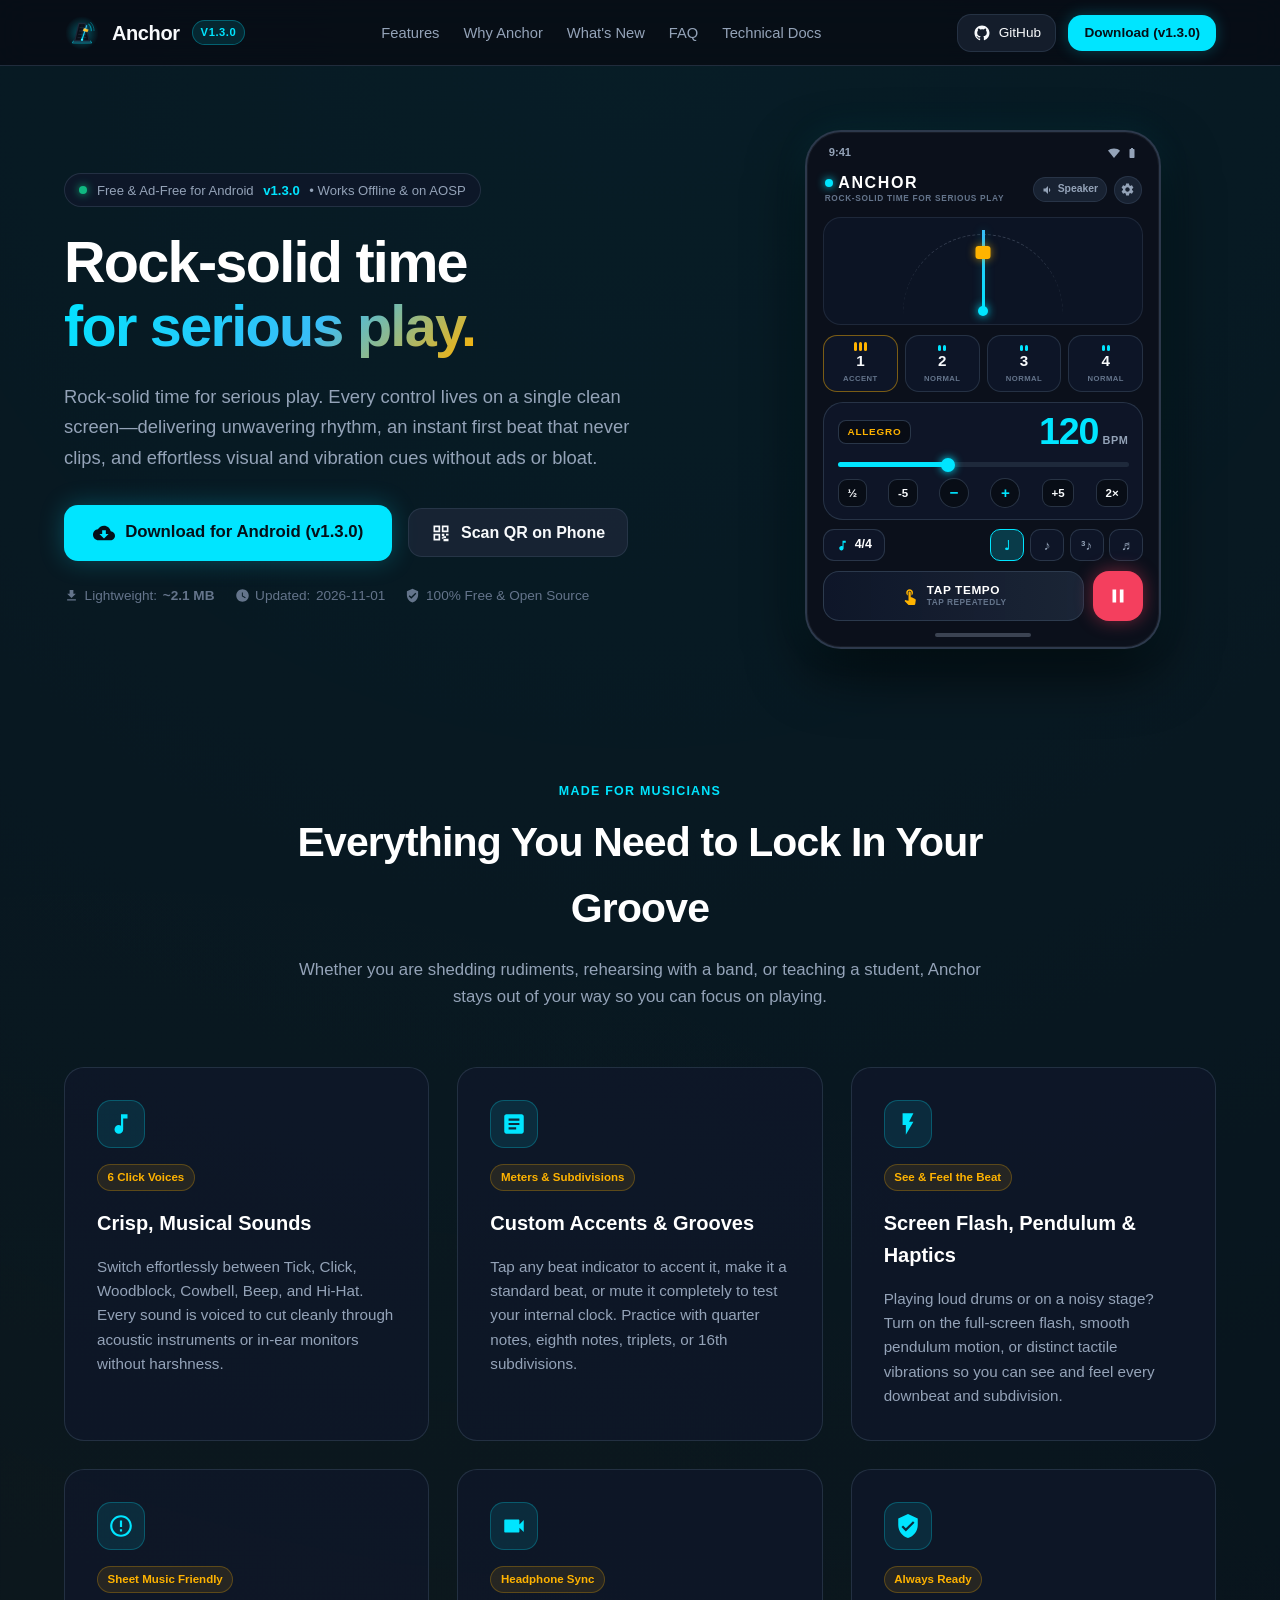
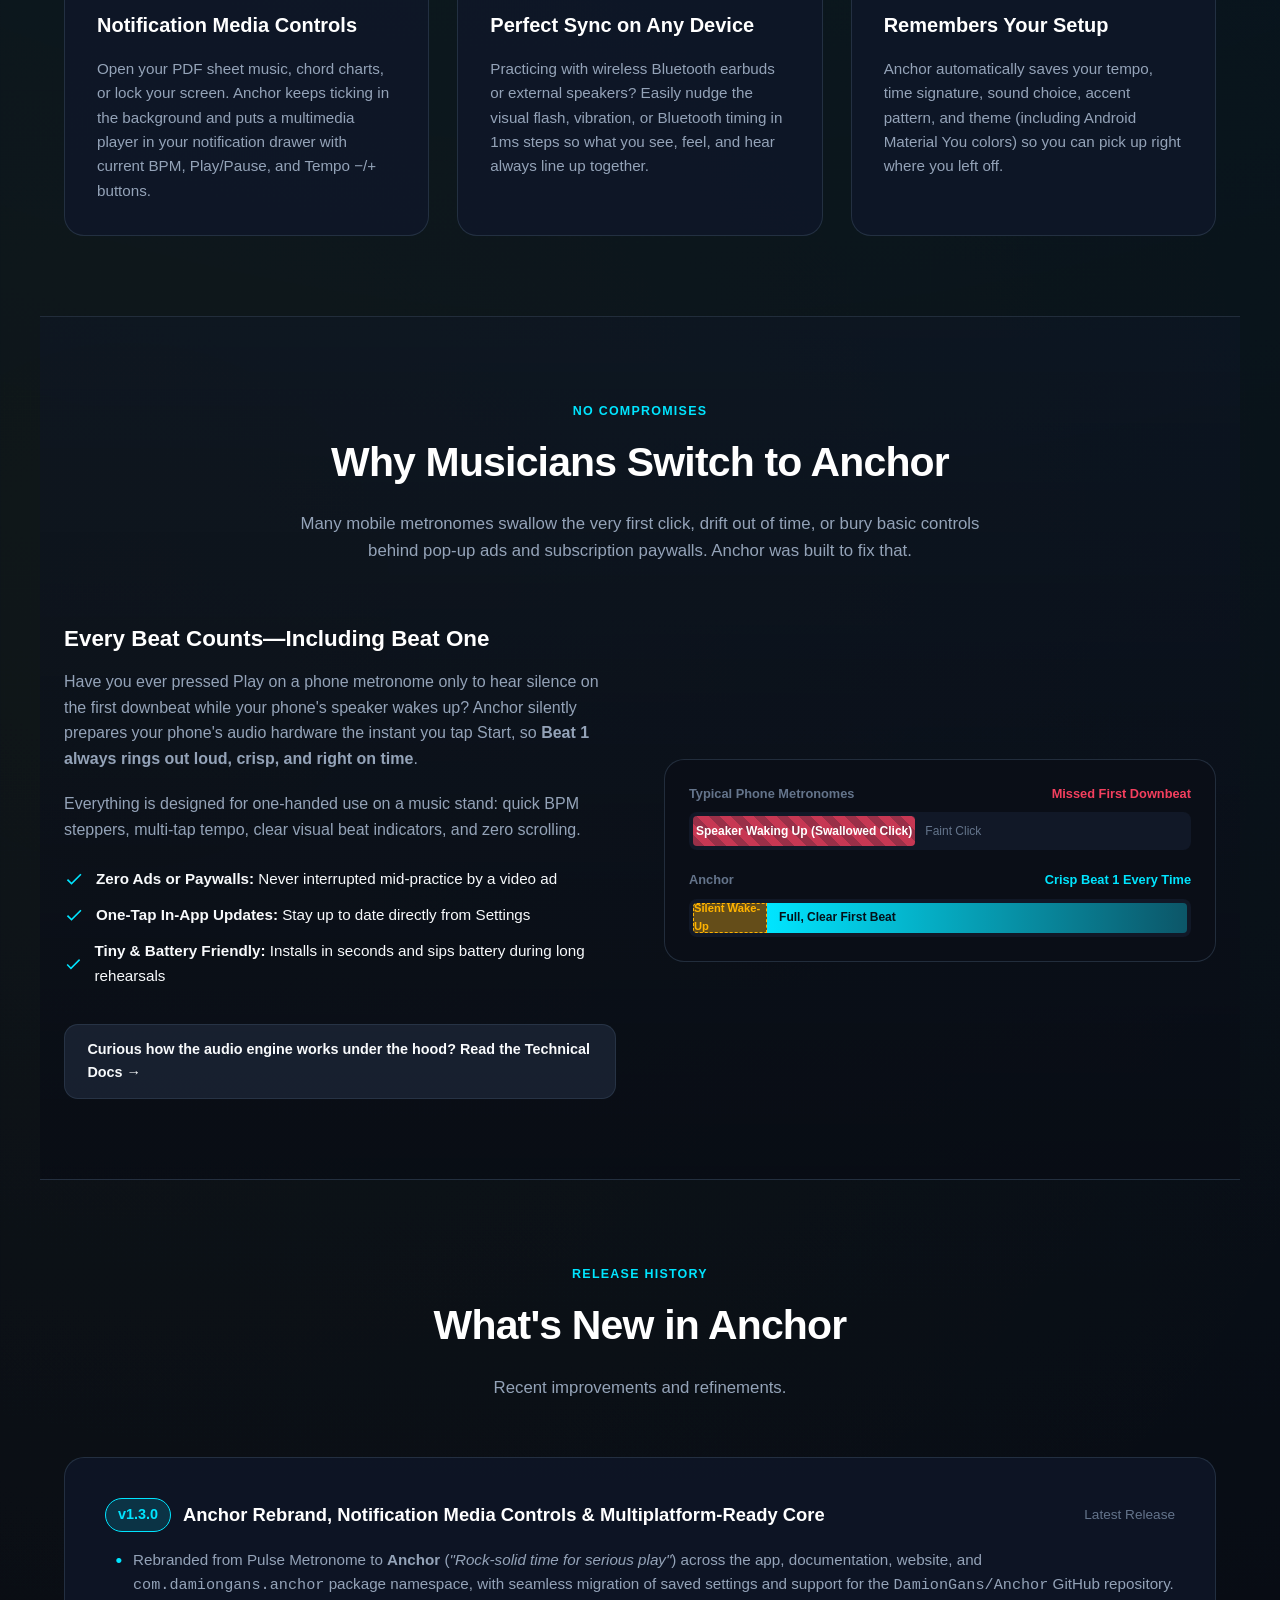
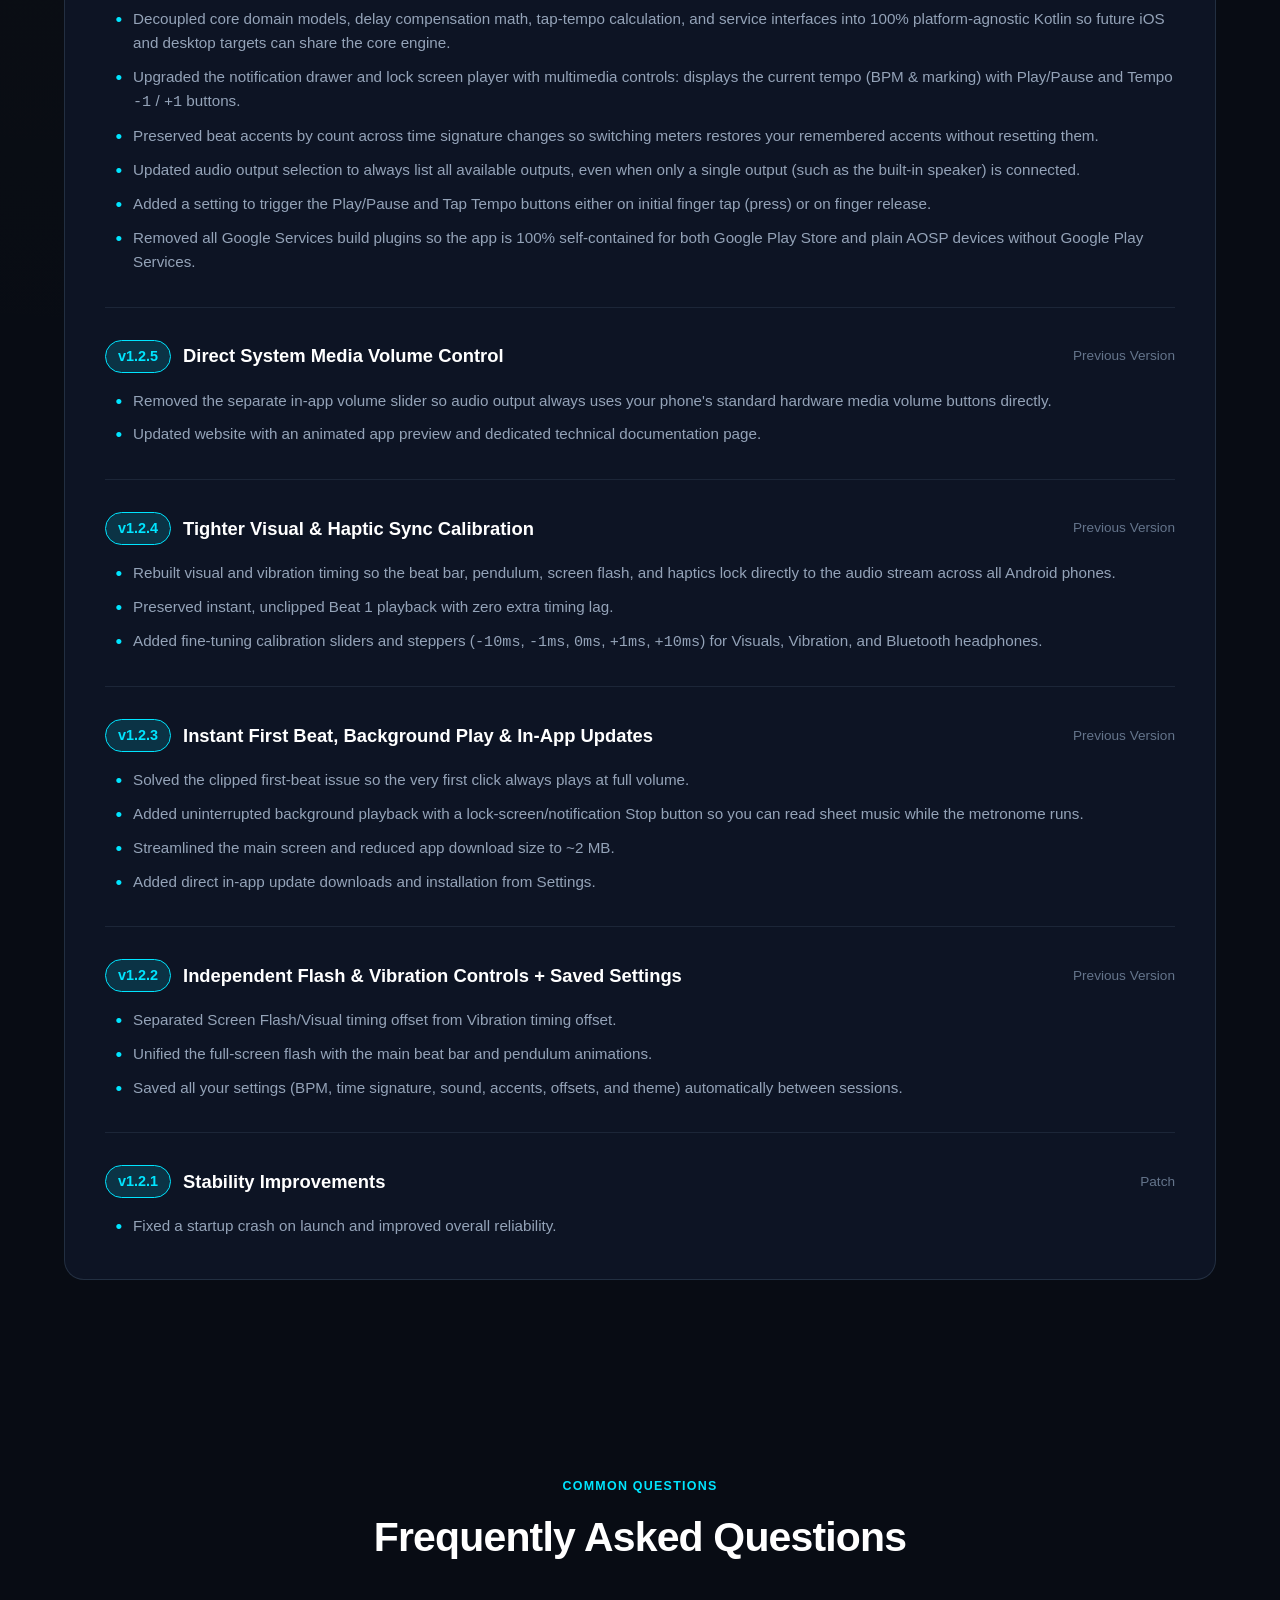
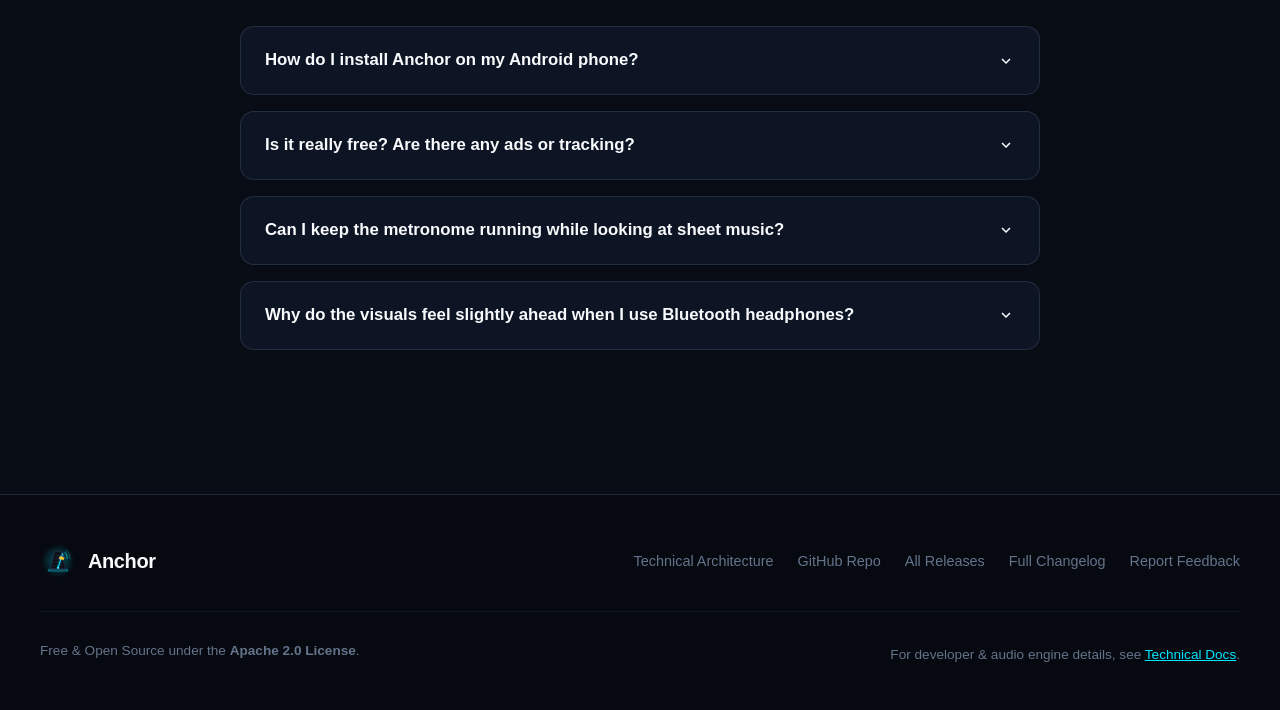
==== docs/index.html @ 58c68dc0 "ci: implement automated CI/CD and project rebrand - Rebrand project to Anchor and restructure core f" ====
<!DOCTYPE html>
<html lang="en">
<head>
  <meta charset="UTF-8">
  <meta name="viewport" content="width=device-width, initial-scale=1.0">
  <title>Anchor | Rock-solid time for serious play</title>
  
  <meta name="description" content="Rock-solid time for serious play. A clean, high-precision metronome with instant first beat, 6 click voices, pendulum, screen flash, haptics, and wireless headphone sync.">
  <meta name="keywords" content="anchor, metronome, android metronome, musician, drummer, guitar, piano, practice, bpm, tap tempo, rhythm, ad-free metronome, aosp">
  <meta name="theme-color" content="#080C14">
  
  <!-- Open Graph / Social Sharing -->
  <meta property="og:type" content="website">
  <meta property="og:title" content="Anchor — Rock-solid time for serious play">
  <meta property="og:description" content="Rock-solid time for serious play. No ads, no clutter, no missed first beats.">
  <meta property="og:image" content="assets/anchor-logo.svg">
  
  <!-- Favicon -->
  <link rel="icon" type="image/svg+xml" href="assets/favicon.svg">
  <link rel="stylesheet" href="style.css">
</head>
<body>

  <!-- ========================================================================
       Top Navigation Bar
       ======================================================================== -->
  <header class="navbar">
    <div class="nav-container">
      <a href="#" class="brand">
        <img src="assets/anchor-logo.svg" alt="Anchor Logo" class="brand-icon">
        <span>Anchor</span>
        <span class="brand-tag">v1.3.0</span>
      </a>

      <nav>
        <ul class="nav-links">
          <li><a href="#features" class="nav-link">Features</a></li>
          <li><a href="#why-anchor" class="nav-link">Why Anchor</a></li>
          <li><a href="#changelog" class="nav-link">What's New</a></li>
          <li><a href="#faq" class="nav-link">FAQ</a></li>
          <li><a href="architecture.html" class="nav-link">Technical Docs</a></li>
        </ul>
      </nav>

      <div class="nav-actions">
        <a href="https://github.com/DamionGans/Anchor" target="_blank" rel="noopener noreferrer" class="btn-github">
          <svg width="18" height="18" viewBox="0 0 24 24" fill="currentColor">
            <path fill-rule="evenodd" clip-rule="evenodd" d="M12 2C6.477 2 2 6.484 2 12.017c0 4.425 2.865 8.18 6.839 9.504.5.092.682-.217.682-.483 0-.237-.008-.868-.013-1.703-2.782.605-3.369-1.343-3.369-1.343-.454-1.158-1.11-1.466-1.11-1.466-.908-.62.069-.608.069-.608 1.003.07 1.53 1.032 1.53 1.032.892 1.53 2.341 1.088 2.91.832.092-.647.35-1.088.636-1.338-2.22-.253-4.555-1.113-4.555-4.951 0-1.093.39-1.988 1.029-2.688-.103-.253-.446-1.272.098-2.65 0 0 .84-.27 2.75 1.026A9.564 9.564 0 0112 6.844c.85.004 1.705.115 2.504.337 1.909-1.296 2.747-1.027 2.747-1.027.546 1.379.202 2.398.1 2.651.64.7 1.028 1.595 1.028 2.688 0 3.848-2.339 4.695-4.566 4.943.359.309.678.92.678 1.855 0 1.338-.012 2.419-.012 2.747 0 .268.18.58.688.482A10.019 10.019 0 0022 12.017C22 6.484 17.522 2 12 2z"/>
          </svg>
          <span>GitHub</span>
        </a>
        <a id="nav-download-btn" href="https://github.com/DamionGans/Anchor/releases/download/v1.3.0/Anchor-v1.3.0.apk" class="btn-nav-download">
          Download App
        </a>
      </div>
    </div>
  </header>

  <!-- ========================================================================
       Hero Section
       ======================================================================== -->
  <main>
    <section class="hero">
      <div class="hero-content">
        <div class="version-pill">
          <span class="status-dot"></span>
          <span>Free &amp; Ad-Free for Android</span>
          <span id="version-pill-text" class="pill-version-name">v1.3.0</span>
          <span>• Works Offline &amp; on AOSP</span>
        </div>

        <h1 class="hero-title">
          Rock-solid time<br>
          <span class="hero-title-accent">for serious play.</span>
        </h1>

        <p class="hero-description">
          Rock-solid time for serious play. Every control lives on a single clean screen—delivering unwavering rhythm, an instant first beat that never clips, and effortless visual and vibration cues without ads or bloat.
        </p>

        <div class="hero-cta-group">
          <a id="hero-download-btn" href="https://github.com/DamionGans/Anchor/releases/download/v1.3.0/Anchor-v1.3.0.apk" class="btn-primary">
            <svg width="22" height="22" viewBox="0 0 24 24" fill="currentColor">
              <path d="M19.35 10.04C18.67 6.59 15.64 4 12 4 9.11 4 6.6 5.64 5.35 8.04 2.34 8.36 0 10.91 0 14c0 3.31 2.69 6 6 6h13c2.76 0 5-2.24 5-5 0-2.64-2.05-4.78-4.65-4.96zM17 13l-5 5-5-5h3V9h4v4h3z"/>
            </svg>
            <span class="btn-download-title">Download for Android (v1.3.0)</span>
          </a>

          <button id="btn-show-qr" class="btn-secondary" title="Display QR code to scan from phone">
            <svg width="20" height="20" viewBox="0 0 24 24" fill="currentColor">
              <path d="M3 3h8v8H3zm2 2v4h4V5zm8-2h8v8h-8zm2 2v4h4V5zM3 13h8v8H3zm2 2v4h4v-4zm13-2h3v2h-3zm-5 0h3v3h-3zm2 3h3v2h-3zm3 3h3v3h-3zm-3 0h3v3h-3zm-2-2h2v2h-2z"/>
            </svg>
            <span>Scan QR on Phone</span>
          </button>
        </div>

        <div class="download-meta">
          <span>
            <svg width="15" height="15" viewBox="0 0 24 24" fill="currentColor"><path d="M19 9h-4V3H9v6H5l7 7 7-7zM5 18v2h14v-2H5z"/></svg>
            Lightweight: <strong id="release-size-text" class="num">~2.1 MB</strong>
          </span>
          <span>
            <svg width="15" height="15" viewBox="0 0 24 24" fill="currentColor"><path d="M12 2C6.5 2 2 6.5 2 12s4.5 10 10 10 10-4.5 10-10S17.5 2 12 2zm4.2 14.2L11 13V7h1.5v5.2l4.5 2.7-.8 1.3z"/></svg>
            Updated: <span id="release-date-text">November 2026</span>
          </span>
          <span>
            <svg width="15" height="15" viewBox="0 0 24 24" fill="currentColor"><path d="M12 1L3 5v6c0 5.55 3.84 10.74 9 12 5.16-1.26 9-6.45 9-12V5l-9-4zm-2 16l-4-4 1.41-1.41L10 14.17l6.59-6.59L18 9l-8 8z"/></svg>
            100% Free &amp; Open Source
          </span>
        </div>
      </div>

      <!-- ====================================================================
           Animated App Screenshot (Constructed from UI Elements)
           ==================================================================== -->
      <div class="app-preview-wrapper" aria-label="Animated preview of the Anchor Android interface" role="img">
        <div class="phone-frame">
          <!-- Android Status Bar -->
          <div class="mock-status-bar">
            <span class="num">9:41</span>
            <div class="mock-status-icons">
              <svg width="12" height="12" viewBox="0 0 24 24" fill="currentColor"><path d="M12 3C6.95 3 3.15 4.85 0 7.23L12 22 24 7.25C20.85 4.87 17.05 3 12 3z"/></svg>
              <svg width="12" height="12" viewBox="0 0 24 24" fill="currentColor"><path d="M15.67 4H14V2h-4v2H8.33C7.6 4 7 4.6 7 5.33v15.33C7 21.4 7.6 22 8.33 22h7.33c.74 0 1.34-.6 1.34-1.33V5.33C17 4.6 16.4 4 15.67 4z"/></svg>
            </div>
          </div>

          <!-- App Top Bar -->
          <div class="mock-topbar">
            <div class="mock-brand-col">
              <div class="mock-brand-row">
                <span class="mock-brand-dot"></span>
                <span class="mock-brand-title">ANCHOR</span>
              </div>
              <span class="mock-brand-sub">ROCK-SOLID TIME FOR SERIOUS PLAY</span>
            </div>

            <div class="mock-topbar-right">
              <div class="mock-output-pill">
                <svg width="12" height="12" viewBox="0 0 24 24" fill="currentColor"><path d="M3 9v6h4l5 5V4L7 9H3zm13.5 3c0-1.77-1.02-3.29-2.5-4.03v8.05c1.48-.73 2.5-2.25 2.5-4.02z"/></svg>
                <span>Speaker</span>
              </div>
              <div class="mock-settings-btn">
                <svg width="15" height="15" viewBox="0 0 24 24" fill="currentColor"><path d="M19.14 12.94c.04-.3.06-.61.06-.94 0-.32-.02-.64-.07-.94l2.03-1.58c.18-.14.23-.41.12-.61l-1.92-3.32c-.12-.22-.37-.29-.59-.22l-2.39.96c-.5-.38-1.03-.7-1.62-.94l-.36-2.54c-.04-.24-.24-.41-.48-.41h-3.84c-.24 0-.43.17-.47.41l-.36 2.54c-.59.24-1.13.57-1.62.94l-2.39-.96c-.22-.08-.47 0-.59.22L2.74 8.87c-.12.21-.08.47.12.61l2.03 1.58c-.05.3-.09.63-.09.94s.02.64.07.94l-2.03 1.58c-.18.14-.23.41-.12.61l1.92 3.32c.12.22.37.29.59.22l2.39-.96c.5.38 1.03.7 1.62.94l.36 2.54c.05.24.24.41.48.41h3.84c.24 0 .44-.17.47-.41l.36-2.54c.59-.24 1.13-.56 1.62-.94l2.39.96c.22.08.47 0 .59-.22l1.92-3.32c.12-.22.07-.47-.12-.61l-2.01-1.58zM12 15.6c-1.98 0-3.6-1.62-3.6-3.6s1.62-3.6 3.6-3.6 3.6 1.62 3.6 3.6-1.62 3.6-3.6 3.6z"/></svg>
              </div>
            </div>
          </div>

          <!-- Animated Pendulum Visualizer -->
          <div class="mock-pendulum-card">
            <div class="mock-pendulum-arc"></div>
            <div class="mock-pendulum-center-line"></div>
            <div class="mock-pendulum-arm">
              <div class="mock-pendulum-bob"></div>
            </div>
            <div class="mock-pendulum-pivot"></div>
          </div>

          <!-- Animated 4-Beat Bar -->
          <div class="mock-beat-bar">
            <div class="mock-beat-item beat-1">
              <span class="mock-beat-bars">
                <i class="bar-tall"></i><i class="bar-tall"></i><i class="bar-tall"></i>
              </span>
              <span class="mock-beat-num num">1</span>
              <span class="mock-beat-tag">ACCENT</span>
            </div>
            <div class="mock-beat-item beat-2">
              <span class="mock-beat-bars">
                <i class="bar-mid"></i><i class="bar-mid"></i>
              </span>
              <span class="mock-beat-num num">2</span>
              <span class="mock-beat-tag">NORMAL</span>
            </div>
            <div class="mock-beat-item beat-3">
              <span class="mock-beat-bars">
                <i class="bar-mid"></i><i class="bar-mid"></i>
              </span>
              <span class="mock-beat-num num">3</span>
              <span class="mock-beat-tag">NORMAL</span>
            </div>
            <div class="mock-beat-item beat-4">
              <span class="mock-beat-bars">
                <i class="bar-mid"></i><i class="bar-mid"></i>
              </span>
              <span class="mock-beat-num num">4</span>
              <span class="mock-beat-tag">NORMAL</span>
            </div>
          </div>

          <!-- Tempo Controls Surface -->
          <div class="mock-tempo-card">
            <div class="mock-tempo-header">
              <span class="mock-tempo-marking">ALLEGRO</span>
              <div class="mock-bpm-readout">
                <span class="mock-bpm-digits num">120</span>
                <span class="mock-bpm-unit">BPM</span>
              </div>
            </div>

            <div class="mock-slider-track">
              <div class="mock-slider-fill"></div>
              <div class="mock-slider-thumb"></div>
            </div>

            <div class="mock-stepper-row">
              <span class="mock-step-pill num">½</span>
              <span class="mock-step-pill num">-5</span>
              <span class="mock-step-circle">−</span>
              <span class="mock-step-circle">+</span>
              <span class="mock-step-pill num">+5</span>
              <span class="mock-step-pill num">2×</span>
            </div>
          </div>

          <!-- Time Signature & Subdivisions Row -->
          <div class="mock-meter-row">
            <div class="mock-timesig-pill">
              <svg width="13" height="13" viewBox="0 0 24 24" fill="#00E5FF"><path d="M12 3v10.55c-.59-.34-1.27-.55-2-.55-2.21 0-4 1.79-4 4s1.79 4 4 4 4-1.79 4-4V7h4V3h-6z"/></svg>
              <span class="num">4/4</span>
            </div>

            <div class="mock-sub-group">
              <span class="mock-sub-pill active">♩</span>
              <span class="mock-sub-pill">♪</span>
              <span class="mock-sub-pill">³♪</span>
              <span class="mock-sub-pill">♬</span>
            </div>
          </div>

          <!-- Bottom Deck: Tap Tempo & Play/Pause -->
          <div class="mock-bottom-deck">
            <div class="mock-tap-pad">
              <svg width="18" height="18" viewBox="0 0 24 24" fill="#FFB300"><path d="M9 11.24V7.5C9 6.12 10.12 5 11.5 5S14 6.12 14 7.5v3.74c1.21-.81 2-2.18 2-3.74C16 5.01 13.99 3 11.5 3S7 5.01 7 7.5c0 1.56.79 2.93 2 3.74zm9.84 4.63l-4.54-2.26c-.17-.07-.35-.11-.54-.11H13v-6c0-.83-.67-1.5-1.5-1.5S10 6.67 10 7.5v10.74l-3.43-.72c-.08-.01-.15-.03-.24-.03-.31 0-.59.13-.79.33l-.79.8 4.94 4.94c.27.27.65.44 1.06.44h6.79c.75 0 1.33-.55 1.44-1.28l.75-5.27c.01-.07.02-.14.02-.2 0-.62-.38-1.16-.91-1.38z"/></svg>
              <div class="mock-tap-text">
                <strong>TAP TEMPO</strong>
                <span>TAP REPEATEDLY</span>
              </div>
            </div>

            <div class="mock-play-fab">
              <svg width="22" height="22" viewBox="0 0 24 24" fill="currentColor">
                <path d="M6 19h4V5H6v14zm8-14v14h4V5h-4z"/>
              </svg>
            </div>
          </div>

          <!-- Gesture Pill -->
          <div class="mock-home-indicator"></div>
        </div>
      </div>
    </section>

    <!-- ========================================================================
         Core Musician Features Grid
         ======================================================================== -->
    <section id="features" class="section">
      <div class="section-header">
        <span class="section-tag">Made for Musicians</span>
        <h2 class="section-title">Everything You Need to Lock In Your Groove</h2>
        <p class="section-subtitle">
          Whether you are shedding rudiments, rehearsing with a band, or teaching a student, Anchor stays out of your way so you can focus on playing.
        </p>
      </div>

      <div class="features-grid">
        <!-- Feature 1 -->
        <div class="feature-card">
          <div class="feature-icon-box">
            <svg width="26" height="26" viewBox="0 0 24 24" fill="currentColor">
              <path d="M12 3v10.55c-.59-.34-1.27-.55-2-.55-2.21 0-4 1.79-4 4s1.79 4 4 4 4-1.79 4-4V7h4V3h-6z"/>
            </svg>
          </div>
          <span class="feature-badge">6 Click Voices</span>
          <h3 class="feature-title">Crisp, Musical Sounds</h3>
          <p class="feature-desc">
            Switch effortlessly between Tick, Click, Woodblock, Cowbell, Beep, and Hi-Hat. Every sound is voiced to cut cleanly through acoustic instruments or in-ear monitors without harshness.
          </p>
        </div>

        <!-- Feature 2 -->
        <div class="feature-card">
          <div class="feature-icon-box">
            <svg width="26" height="26" viewBox="0 0 24 24" fill="currentColor">
              <path d="M19 3H5c-1.1 0-2 .9-2 2v14c0 1.1.9 2 2 2h14c1.1 0 2-.9 2-2V5c0-1.1-.9-2-2-2zm-5 14H7v-2h7v2zm3-4H7v-2h10v2zm0-4H7V7h10v2z"/>
            </svg>
          </div>
          <span class="feature-badge">Meters &amp; Subdivisions</span>
          <h3 class="feature-title">Custom Accents &amp; Grooves</h3>
          <p class="feature-desc">
            Tap any beat indicator to accent it, make it a standard beat, or mute it completely to test your internal clock. Practice with quarter notes, eighth notes, triplets, or 16th subdivisions.
          </p>
        </div>

        <!-- Feature 3 -->
        <div class="feature-card">
          <div class="feature-icon-box">
            <svg width="26" height="26" viewBox="0 0 24 24" fill="currentColor">
              <path d="M7 2v11h3v9l7-12h-4l4-8z"/>
            </svg>
          </div>
          <span class="feature-badge">See &amp; Feel the Beat</span>
          <h3 class="feature-title">Screen Flash, Pendulum &amp; Haptics</h3>
          <p class="feature-desc">
            Playing loud drums or on a noisy stage? Turn on the full-screen flash, smooth pendulum motion, or distinct tactile vibrations so you can see and feel every downbeat and subdivision.
          </p>
        </div>

        <!-- Feature 4 -->
        <div class="feature-card">
          <div class="feature-icon-box">
            <svg width="26" height="26" viewBox="0 0 24 24" fill="currentColor">
              <path d="M12 2C6.48 2 2 6.48 2 12s4.48 10 10 10 10-4.48 10-10S17.52 2 12 2zm0 18c-4.41 0-8-3.59-8-8s3.59-8 8-8 8 3.59 8 8-3.59 8-8 8zm-1-13h2v6h-2zm0 8h2v2h-2z"/>
            </svg>
          </div>
          <span class="feature-badge">Sheet Music Friendly</span>
          <h3 class="feature-title">Notification Media Controls</h3>
          <p class="feature-desc">
            Open your PDF sheet music, chord charts, or lock your screen. Anchor keeps ticking in the background and puts a multimedia player in your notification drawer with current BPM, Play/Pause, and Tempo &minus;/+ buttons.
          </p>
        </div>

        <!-- Feature 5 -->
        <div class="feature-card">
          <div class="feature-icon-box">
            <svg width="26" height="26" viewBox="0 0 24 24" fill="currentColor">
              <path d="M17 10.5V7c0-.55-.45-1-1-1H4c-.55 0-1 .45-1 1v10c0 .55.45 1 1 1h12c.55 0 1-.45 1-1v-3.5l4 4v-11l-4 4z"/>
            </svg>
          </div>
          <span class="feature-badge">Headphone Sync</span>
          <h3 class="feature-title">Perfect Sync on Any Device</h3>
          <p class="feature-desc">
            Practicing with wireless Bluetooth earbuds or external speakers? Easily nudge the visual flash, vibration, or Bluetooth timing in 1ms steps so what you see, feel, and hear always line up together.
          </p>
        </div>

        <!-- Feature 6 -->
        <div class="feature-card">
          <div class="feature-icon-box">
            <svg width="26" height="26" viewBox="0 0 24 24" fill="currentColor">
              <path d="M12 1L3 5v6c0 5.55 3.84 10.74 9 12 5.16-1.26 9-6.45 9-12V5l-9-4zm-2 16l-4-4 1.41-1.41L10 14.17l6.59-6.59L18 9l-8 8z"/>
            </svg>
          </div>
          <span class="feature-badge">Always Ready</span>
          <h3 class="feature-title">Remembers Your Setup</h3>
          <p class="feature-desc">
            Anchor automatically saves your tempo, time signature, sound choice, accent pattern, and theme (including Android Material You colors) so you can pick up right where you left off.
          </p>
        </div>
      </div>
    </section>

    <!-- ========================================================================
         Why Musicians Choose Anchor (with subtle link to Technical Docs)
         ======================================================================== -->
    <section id="why-anchor" class="section audio-deepdive">
      <div class="section-header">
        <span class="section-tag">No Compromises</span>
        <h2 class="section-title">Why Musicians Switch to Anchor</h2>
        <p class="section-subtitle">
          Many mobile metronomes swallow the very first click, drift out of time, or bury basic controls behind pop-up ads and subscription paywalls. Anchor was built to fix that.
        </p>
      </div>

      <div class="deepdive-grid">
        <div class="deepdive-text">
          <h3 style="font-size: 1.4rem; color: #FFF; margin-bottom: 0.75rem;">Every Beat Counts—Including Beat One</h3>
          <p style="color: var(--text-muted); margin-bottom: 1.25rem;">
            Have you ever pressed Play on a phone metronome only to hear silence on the first downbeat while your phone's speaker wakes up? Anchor silently prepares your phone's audio hardware the instant you tap Start, so <strong>Beat 1 always rings out loud, crisp, and right on time</strong>.
          </p>
          <p style="color: var(--text-muted); margin-bottom: 1.5rem;">
            Everything is designed for one-handed use on a music stand: quick BPM steppers, multi-tap tempo, clear visual beat indicators, and zero scrolling.
          </p>

          <ul style="list-style: none; display: flex; flex-direction: column; gap: 0.75rem; margin-bottom: 1.75rem;">
            <li style="display: flex; align-items: center; gap: 0.75rem; color: var(--text-main); font-size: 0.95rem;">
              <svg width="20" height="20" viewBox="0 0 24 24" fill="#00E5FF"><path d="M9 16.17L4.83 12l-1.42 1.41L9 19 21 7l-1.41-1.41z"/></svg>
              <span><strong>Zero Ads or Paywalls:</strong> Never interrupted mid-practice by a video ad</span>
            </li>
            <li style="display: flex; align-items: center; gap: 0.75rem; color: var(--text-main); font-size: 0.95rem;">
              <svg width="20" height="20" viewBox="0 0 24 24" fill="#00E5FF"><path d="M9 16.17L4.83 12l-1.42 1.41L9 19 21 7l-1.41-1.41z"/></svg>
              <span><strong>One-Tap In-App Updates:</strong> Stay up to date directly from Settings</span>
            </li>
            <li style="display: flex; align-items: center; gap: 0.75rem; color: var(--text-main); font-size: 0.95rem;">
              <svg width="20" height="20" viewBox="0 0 24 24" fill="#00E5FF"><path d="M9 16.17L4.83 12l-1.42 1.41L9 19 21 7l-1.41-1.41z"/></svg>
              <span><strong>Tiny &amp; Battery Friendly:</strong> Installs in seconds and sips battery during long rehearsals</span>
            </li>
          </ul>

          <div style="padding-top: 0.5rem;">
            <a href="architecture.html" class="btn-secondary" style="display: inline-flex; align-items: center; gap: 0.5rem; text-decoration: none; font-size: 0.9rem;">
              <span>Curious how the audio engine works under the hood? Read the Technical Docs →</span>
            </a>
          </div>
        </div>

        <div class="waveform-diagram">
          <div class="diagram-row">
            <div class="diagram-label">
              <span>Typical Phone Metronomes</span>
              <span style="color: var(--accent-rose);">Missed First Downbeat</span>
            </div>
            <div class="diagram-bar-container">
              <div class="diagram-bar-bad">Speaker Waking Up (Swallowed Click)</div>
              <div style="flex: 1; padding-left: 10px; color: var(--text-dim); font-size: 0.75rem;">Faint Click</div>
            </div>
          </div>

          <div class="diagram-row">
            <div class="diagram-label">
              <span>Anchor</span>
              <span style="color: var(--primary-cyan);">Crisp Beat 1 Every Time</span>
            </div>
            <div class="diagram-bar-container">
              <div class="diagram-bar-good-warmup">Silent Wake-Up</div>
              <div class="diagram-bar-good-attack">Full, Clear First Beat</div>
            </div>
          </div>
        </div>
      </div>
    </section>

    <!-- ========================================================================
         Changelog Section
         ======================================================================== -->
    <section id="changelog" class="section">
      <div class="section-header">
        <span class="section-tag">Release History</span>
        <h2 class="section-title">What's New in Anchor</h2>
        <p class="section-subtitle">
          Recent improvements and refinements.
        </p>
      </div>

      <div class="changelog-card">
        <!-- Release v1.3.0 -->
        <div class="release-entry">
          <div class="release-header">
            <div class="release-tag-group">
              <span class="release-badge">v1.3.0</span>
              <span class="release-title-text">Anchor Rebrand, Notification Media Controls &amp; Multiplatform-Ready Core</span>
            </div>
            <span class="release-date">Latest Release</span>
          </div>
          <ul class="release-list">
            <li>Rebranded from Pulse Metronome to <strong>Anchor</strong> (<em>"Rock-solid time for serious play"</em>) across the app, documentation, website, and <code>com.damiongans.anchor</code> package namespace, with seamless migration of saved settings and support for the <code>DamionGans/Anchor</code> GitHub repository.</li>
            <li>Decoupled core domain models, delay compensation math, tap-tempo calculation, and service interfaces into 100% platform-agnostic Kotlin so future iOS and desktop targets can share the core engine.</li>
            <li>Upgraded the notification drawer and lock screen player with multimedia controls: displays the current tempo (BPM &amp; marking) with Play/Pause and Tempo <code>-1</code> / <code>+1</code> buttons.</li>
            <li>Preserved beat accents by count across time signature changes so switching meters restores your remembered accents without resetting them.</li>
            <li>Updated audio output selection to always list all available outputs, even when only a single output (such as the built-in speaker) is connected.</li>
            <li>Added a setting to trigger the Play/Pause and Tap Tempo buttons either on initial finger tap (press) or on finger release.</li>
            <li>Removed all Google Services build plugins so the app is 100% self-contained for both Google Play Store and plain AOSP devices without Google Play Services.</li>
          </ul>
        </div>

        <!-- Release v1.2.5 -->
        <div class="release-entry">
          <div class="release-header">
            <div class="release-tag-group">
              <span class="release-badge">v1.2.5</span>
              <span class="release-title-text">Direct System Media Volume Control</span>
            </div>
            <span class="release-date">Previous Version</span>
          </div>
          <ul class="release-list">
            <li>Removed the separate in-app volume slider so audio output always uses your phone's standard hardware media volume buttons directly.</li>
            <li>Updated website with an animated app preview and dedicated technical documentation page.</li>
          </ul>
        </div>

        <!-- Release v1.2.4 -->
        <div class="release-entry">
          <div class="release-header">
            <div class="release-tag-group">
              <span class="release-badge">v1.2.4</span>
              <span class="release-title-text">Tighter Visual &amp; Haptic Sync Calibration</span>
            </div>
            <span class="release-date">Previous Version</span>
          </div>
          <ul class="release-list">
            <li>Rebuilt visual and vibration timing so the beat bar, pendulum, screen flash, and haptics lock directly to the audio stream across all Android phones.</li>
            <li>Preserved instant, unclipped Beat 1 playback with zero extra timing lag.</li>
            <li>Added fine-tuning calibration sliders and steppers (<code>-10ms</code>, <code>-1ms</code>, <code>0ms</code>, <code>+1ms</code>, <code>+10ms</code>) for Visuals, Vibration, and Bluetooth headphones.</li>
          </ul>
        </div>

        <!-- Release v1.2.3 -->
        <div class="release-entry">
          <div class="release-header">
            <div class="release-tag-group">
              <span class="release-badge">v1.2.3</span>
              <span class="release-title-text">Instant First Beat, Background Play &amp; In-App Updates</span>
            </div>
            <span class="release-date">Previous Version</span>
          </div>
          <ul class="release-list">
            <li>Solved the clipped first-beat issue so the very first click always plays at full volume.</li>
            <li>Added uninterrupted background playback with a lock-screen/notification Stop button so you can read sheet music while the metronome runs.</li>
            <li>Streamlined the main screen and reduced app download size to ~2 MB.</li>
            <li>Added direct in-app update downloads and installation from Settings.</li>
          </ul>
        </div>

        <!-- Release v1.2.2 -->
        <div class="release-entry">
          <div class="release-header">
            <div class="release-tag-group">
              <span class="release-badge">v1.2.2</span>
              <span class="release-title-text">Independent Flash &amp; Vibration Controls + Saved Settings</span>
            </div>
            <span class="release-date">Previous Version</span>
          </div>
          <ul class="release-list">
            <li>Separated Screen Flash/Visual timing offset from Vibration timing offset.</li>
            <li>Unified the full-screen flash with the main beat bar and pendulum animations.</li>
            <li>Saved all your settings (BPM, time signature, sound, accents, offsets, and theme) automatically between sessions.</li>
          </ul>
        </div>

        <!-- Release v1.2.1 -->
        <div class="release-entry">
          <div class="release-header">
            <div class="release-tag-group">
              <span class="release-badge">v1.2.1</span>
              <span class="release-title-text">Stability Improvements</span>
            </div>
            <span class="release-date">Patch</span>
          </div>
          <ul class="release-list">
            <li>Fixed a startup crash on launch and improved overall reliability.</li>
          </ul>
        </div>
      </div>
    </section>

    <!-- ========================================================================
         FAQ Section
         ======================================================================== -->
    <section id="faq" class="section">
      <div class="section-header">
        <span class="section-tag">Common Questions</span>
        <h2 class="section-title">Frequently Asked Questions</h2>
      </div>

      <div class="faq-grid">
        <details class="faq-item">
          <summary class="faq-summary">
            <span>How do I install Anchor on my Android phone?</span>
            <svg width="18" height="18" viewBox="0 0 24 24" fill="currentColor"><path d="M7.41 8.59L12 13.17l4.59-4.58L18 10l-6 6-6-6 1.41-1.41z"/></svg>
          </summary>
          <div class="faq-answer">
            1. Tap <strong>Download for Android</strong> above (or scan the QR code with your phone's camera).<br>
            2. Open the downloaded <code>.apk</code> file. If prompted, allow your browser to install apps.<br>
            3. Once installed, you can check for and install future updates right inside the app's Settings menu with a single tap.
          </div>
        </details>

        <details class="faq-item">
          <summary class="faq-summary">
            <span>Is it really free? Are there any ads or tracking?</span>
            <svg width="18" height="18" viewBox="0 0 24 24" fill="currentColor"><path d="M7.41 8.59L12 13.17l4.59-4.58L18 10l-6 6-6-6 1.41-1.41z"/></svg>
          </summary>
          <div class="faq-answer">
            Yes. Anchor is 100% free and open source. There are <strong>no ads, no subscriptions, no analytics, and no account sign-ups</strong>. It works completely offline.
          </div>
        </details>

        <details class="faq-item">
          <summary class="faq-summary">
            <span>Can I keep the metronome running while looking at sheet music?</span>
            <svg width="18" height="18" viewBox="0 0 24 24" fill="currentColor"><path d="M7.41 8.59L12 13.17l4.59-4.58L18 10l-6 6-6-6 1.41-1.41z"/></svg>
          </summary>
          <div class="faq-answer">
            Absolutely. When Anchor is running, you can switch to your sheet music app, chord chart, or lock your screen and the beat will continue uninterrupted. You can Play/Pause and nudge the tempo up or down directly from the multimedia player in your notification drawer or lock screen.
          </div>
        </details>

        <details class="faq-item">
          <summary class="faq-summary">
            <span>Why do the visuals feel slightly ahead when I use Bluetooth headphones?</span>
            <svg width="18" height="18" viewBox="0 0 24 24" fill="currentColor"><path d="M7.41 8.59L12 13.17l4.59-4.58L18 10l-6 6-6-6 1.41-1.41z"/></svg>
          </summary>
          <div class="faq-answer">
            Wireless Bluetooth headphones naturally take a split second to receive audio from your phone. Open <strong>Settings → Synchronization &amp; Latency</strong> in Anchor and adjust the <strong>Bluetooth Audio Offset</strong> slider until the visual beat and flash match what you hear in your headphones.
          </div>
        </details>
      </div>
    </section>
  </main>

  <!-- ========================================================================
       QR Modal for Mobile Downloads
       ======================================================================== -->
  <div id="qr-modal" class="modal-overlay" role="dialog" aria-modal="true" aria-labelledby="qr-modal-title">
    <div class="modal-card">
      <button id="btn-close-qr" class="modal-close-btn" aria-label="Close dialog">&times;</button>
      <h3 id="qr-modal-title" style="color: #FFF; font-size: 1.25rem; margin-bottom: 0.5rem;">Scan to Download App</h3>
      <p style="color: var(--text-muted); font-size: 0.9rem;">
        Point your Android phone's camera at this QR code to download the latest APK directly:
      </p>

      <div id="qr-container" class="qr-container">
        <!-- SVG QR Code is injected here dynamically -->
      </div>

      <p style="color: var(--text-dim); font-size: 0.8rem; margin-top: 0.5rem;">
        Anchor <span class="num">v1.3.0</span> for Android
      </p>
    </div>
  </div>

  <!-- ========================================================================
       Footer
       ======================================================================== -->
  <footer class="footer">
    <div class="footer-container">
      <div class="footer-top">
        <a href="#" class="brand">
          <img src="assets/anchor-logo.svg" alt="Anchor Logo" class="brand-icon">
          <span>Anchor</span>
        </a>

        <ul class="footer-links">
          <li><a href="architecture.html" class="footer-link">Technical Architecture</a></li>
          <li><a href="https://github.com/DamionGans/Anchor" class="footer-link">GitHub Repo</a></li>
          <li><a href="https://github.com/DamionGans/Anchor/releases" class="footer-link">All Releases</a></li>
          <li><a href="https://github.com/DamionGans/Anchor/blob/main/CHANGELOG.md" class="footer-link">Full Changelog</a></li>
          <li><a href="https://github.com/DamionGans/Anchor/issues" class="footer-link">Report Feedback</a></li>
        </ul>
      </div>

      <div class="footer-bottom">
        <div>
          Free &amp; Open Source under the <strong>Apache 2.0 License</strong>.
        </div>
        <div style="margin-top: 0.5rem;">
          For developer &amp; audio engine details, see <a href="architecture.html" style="color: var(--primary-cyan);">Technical Docs</a>.
        </div>
      </div>
    </div>
  </footer>

  <script src="app.js"></script>
</body>
</html>
---- docs/style.css ----
/* ==========================================================================
   Anchor - Modern GitHub Pages Stylesheet
   Theme: Obsidian & Neon Cyan | Precision Audio Aesthetic
   ========================================================================== */

:root {
  --bg-dark: #080C14;
  --bg-card: rgba(15, 23, 42, 0.75);
  --bg-card-hover: rgba(30, 41, 59, 0.85);
  --bg-elevated: #111827;
  --border-subtle: rgba(51, 65, 85, 0.6);
  --border-focus: #00E5FF;
  
  --primary-cyan: #00E5FF;
  --primary-glow: rgba(0, 229, 255, 0.25);
  --primary-glow-strong: rgba(0, 229, 255, 0.45);
  --accent-amber: #FFB300;
  --accent-emerald: #10B981;
  --accent-rose: #F43F5E;
  
  --text-main: #F8FAFC;
  --text-muted: #94A3B8;
  --text-dim: #64748B;
  
  --font-family: -apple-system, BlinkMacSystemFont, "Segoe UI", Roboto, Helvetica, Arial, sans-serif;
  --font-mono: ui-monospace, SFMono-Regular, Menlo, Monaco, Consolas, "Liberation Mono", "Courier New", monospace;
  
  --radius-sm: 8px;
  --radius-md: 14px;
  --radius-lg: 20px;
  --radius-full: 9999px;
  
  --transition-fast: 0.15s ease;
  --transition-normal: 0.25s cubic-bezier(0.16, 1, 0.3, 1);
}

*, *::before, *::after {
  box-sizing: border-box;
  margin: 0;
  padding: 0;
}

html {
  scroll-behavior: smooth;
  font-family: var(--font-family);
  background-color: var(--bg-dark);
  color: var(--text-main);
  line-height: 1.6;
}

body {
  min-height: 100vh;
  overflow-x: hidden;
  background: 
    radial-gradient(circle at 50% 0%, rgba(0, 229, 255, 0.08) 0%, transparent 60%),
    radial-gradient(circle at 10% 40%, rgba(255, 179, 0, 0.03) 0%, transparent 40%),
    var(--bg-dark);
}

/* Tabular figures for all numbers */
.num, .bpm-value, .metric-number, .badge, code {
  font-variant-numeric: tabular-nums;
}

/* ==========================================================================
   Navigation Bar
   ========================================================================== */
.navbar {
  position: sticky;
  top: 0;
  z-index: 100;
  backdrop-filter: blur(16px);
  -webkit-backdrop-filter: blur(16px);
  background-color: rgba(8, 12, 20, 0.85);
  border-bottom: 1px solid var(--border-subtle);
  transition: all var(--transition-normal);
}

.nav-container {
  max-width: 1200px;
  margin: 0 auto;
  padding: 0.85rem 1.5rem;
  display: flex;
  align-items: center;
  justify-content: space-between;
}

.brand {
  display: flex;
  align-items: center;
  gap: 0.75rem;
  text-decoration: none;
  color: var(--text-main);
  font-weight: 700;
  font-size: 1.25rem;
  letter-spacing: -0.02em;
}

.brand-icon {
  width: 36px;
  height: 36px;
  transition: transform var(--transition-normal);
}

.brand:hover .brand-icon {
  transform: rotate(6deg) scale(1.08);
}

.brand-tag {
  font-size: 0.7rem;
  padding: 0.15rem 0.5rem;
  border-radius: var(--radius-full);
  background: rgba(0, 229, 255, 0.12);
  color: var(--primary-cyan);
  border: 1px solid rgba(0, 229, 255, 0.3);
  font-weight: 600;
  letter-spacing: 0.05em;
  text-transform: uppercase;
}

.nav-links {
  display: flex;
  align-items: center;
  gap: 1.5rem;
  list-style: none;
}

.nav-link {
  color: var(--text-muted);
  text-decoration: none;
  font-size: 0.92rem;
  font-weight: 500;
  transition: color var(--transition-fast);
}

.nav-link:hover {
  color: var(--primary-cyan);
}

.nav-actions {
  display: flex;
  align-items: center;
  gap: 0.75rem;
}

.btn-github {
  display: inline-flex;
  align-items: center;
  gap: 0.5rem;
  padding: 0.45rem 0.9rem;
  border-radius: var(--radius-md);
  background: rgba(30, 41, 59, 0.6);
  border: 1px solid var(--border-subtle);
  color: var(--text-main);
  text-decoration: none;
  font-size: 0.85rem;
  font-weight: 500;
  transition: all var(--transition-fast);
}

.btn-github:hover {
  background: rgba(51, 65, 85, 0.8);
  border-color: var(--text-muted);
}

.btn-nav-download {
  display: inline-flex;
  align-items: center;
  gap: 0.4rem;
  padding: 0.45rem 1rem;
  border-radius: var(--radius-md);
  background: var(--primary-cyan);
  color: #041019;
  text-decoration: none;
  font-size: 0.85rem;
  font-weight: 700;
  box-shadow: 0 0 15px var(--primary-glow);
  transition: all var(--transition-fast);
}

.btn-nav-download:hover {
  background: #38edff;
  box-shadow: 0 0 25px var(--primary-glow-strong);
  transform: translateY(-1px);
}

/* ==========================================================================
   Hero Section
   ========================================================================== */
.hero {
  max-width: 1200px;
  margin: 0 auto;
  padding: 4rem 1.5rem 3rem;
  display: grid;
  grid-template-columns: 1.15fr 0.85fr;
  gap: 3.5rem;
  align-items: center;
}

.hero-content {
  display: flex;
  flex-direction: column;
  gap: 1.5rem;
}

.version-pill {
  display: inline-flex;
  align-items: center;
  gap: 0.6rem;
  padding: 0.35rem 0.9rem;
  border-radius: var(--radius-full);
  background: rgba(15, 23, 42, 0.8);
  border: 1px solid var(--border-subtle);
  width: fit-content;
  font-size: 0.82rem;
  color: var(--text-muted);
}

.status-dot {
  width: 8px;
  height: 8px;
  border-radius: 50%;
  background: var(--accent-emerald);
  box-shadow: 0 0 8px var(--accent-emerald);
}

.pill-version-name {
  color: var(--primary-cyan);
  font-weight: 700;
}

.hero-title {
  font-size: clamp(2.5rem, 4.5vw, 3.8rem);
  font-weight: 800;
  letter-spacing: -0.03em;
  line-height: 1.1;
  color: #FFFFFF;
}

.hero-title-accent {
  background: linear-gradient(135deg, #00E5FF 0%, #38BDF8 60%, #FFB300 100%);
  -webkit-background-clip: text;
  -webkit-text-fill-color: transparent;
}

.hero-description {
  font-size: 1.15rem;
  color: var(--text-muted);
  max-width: 580px;
  line-height: 1.65;
}

.hero-cta-group {
  display: flex;
  flex-wrap: wrap;
  align-items: center;
  gap: 1rem;
  margin-top: 0.5rem;
}

.btn-primary {
  display: inline-flex;
  align-items: center;
  justify-content: center;
  gap: 0.65rem;
  padding: 0.9rem 1.8rem;
  border-radius: var(--radius-md);
  background: var(--primary-cyan);
  color: #041019;
  text-decoration: none;
  font-size: 1.05rem;
  font-weight: 700;
  box-shadow: 0 0 25px var(--primary-glow);
  transition: all var(--transition-fast);
  border: none;
  cursor: pointer;
}

.btn-primary:hover {
  background: #38edff;
  box-shadow: 0 0 35px var(--primary-glow-strong);
  transform: translateY(-2px);
}

.btn-secondary {
  display: inline-flex;
  align-items: center;
  justify-content: center;
  gap: 0.6rem;
  padding: 0.85rem 1.4rem;
  border-radius: var(--radius-md);
  background: rgba(30, 41, 59, 0.7);
  border: 1px solid var(--border-subtle);
  color: var(--text-main);
  text-decoration: none;
  font-size: 1rem;
  font-weight: 600;
  transition: all var(--transition-fast);
  cursor: pointer;
}

.btn-secondary:hover {
  background: rgba(51, 65, 85, 0.9);
  border-color: var(--primary-cyan);
  color: var(--primary-cyan);
  transform: translateY(-1px);
}

.download-meta {
  display: flex;
  align-items: center;
  gap: 1.25rem;
  font-size: 0.85rem;
  color: var(--text-dim);
}

.download-meta span {
  display: inline-flex;
  align-items: center;
  gap: 0.35rem;
}

/* ==========================================================================
   Animated App Screenshot (Non-Interactive UI Elements Preview)
   ========================================================================== */
.app-preview-wrapper {
  display: flex;
  justify-content: center;
  align-items: center;
  pointer-events: none;
  user-select: none;
}

.phone-frame {
  width: 100%;
  max-width: 356px;
  background: #0B101B;
  border: 2px solid rgba(51, 65, 85, 0.85);
  border-radius: 36px;
  padding: 0.75rem 1rem 0.65rem;
  box-shadow:
    0 24px 55px rgba(0, 0, 0, 0.65),
    0 0 35px rgba(0, 229, 255, 0.08),
    inset 0 0 0 1px rgba(255, 255, 255, 0.05);
  position: relative;
  overflow: hidden;
  display: flex;
  flex-direction: column;
  gap: 0.6rem;
}

/* Screen flash background disabled on website preview (static dark background) */
.mock-screen-flash {
  display: none;
  background: transparent;
  animation: none;
}

.mock-status-bar {
  position: relative;
  z-index: 2;
  display: flex;
  justify-content: space-between;
  align-items: center;
  padding: 0 0.35rem;
  font-size: 0.7rem;
  font-weight: 600;
  color: var(--text-muted);
}

.mock-status-icons {
  display: flex;
  align-items: center;
  gap: 0.35rem;
}

.mock-topbar {
  position: relative;
  z-index: 2;
  display: flex;
  justify-content: space-between;
  align-items: center;
  padding: 0.15rem 0.1rem;
}

.mock-brand-col {
  display: flex;
  flex-direction: column;
}

.mock-brand-row {
  display: flex;
  align-items: center;
  gap: 0.35rem;
}

.mock-brand-dot {
  width: 8px;
  height: 8px;
  border-radius: 50%;
  background: var(--primary-cyan);
  box-shadow: 0 0 8px var(--primary-cyan);
}

.mock-brand-title {
  font-size: 1rem;
  font-weight: 900;
  letter-spacing: 0.1em;
  color: #FFFFFF;
  line-height: 1.1;
}

.mock-brand-sub {
  font-size: 0.52rem;
  font-weight: 700;
  letter-spacing: 0.08em;
  color: var(--text-dim);
}

.mock-topbar-right {
  display: flex;
  align-items: center;
  gap: 0.4rem;
}

.mock-output-pill {
  display: inline-flex;
  align-items: center;
  gap: 0.25rem;
  padding: 0.2rem 0.5rem;
  border-radius: var(--radius-full);
  background: rgba(30, 41, 59, 0.75);
  border: 1px solid var(--border-subtle);
  font-size: 0.65rem;
  font-weight: 600;
  color: var(--text-muted);
}

.mock-settings-btn {
  width: 28px;
  height: 28px;
  border-radius: 50%;
  background: rgba(30, 41, 59, 0.75);
  border: 1px solid var(--border-subtle);
  display: flex;
  align-items: center;
  justify-content: center;
  color: var(--text-muted);
}

/* Pendulum Box */
.mock-pendulum-card {
  position: relative;
  z-index: 2;
  width: 100%;
  height: 108px;
  background: rgba(15, 23, 42, 0.65);
  border: 1px solid rgba(51, 65, 85, 0.45);
  border-radius: 18px;
  display: flex;
  justify-content: center;
  align-items: flex-end;
  overflow: hidden;
}

.mock-pendulum-arc {
  position: absolute;
  top: 16px;
  width: 160px;
  height: 80px;
  border-top: 1px dashed rgba(148, 163, 184, 0.3);
  border-radius: 80px 80px 0 0;
}

.mock-pendulum-center-line {
  position: absolute;
  top: 16px;
  bottom: 12px;
  width: 1px;
  background: rgba(148, 163, 184, 0.15);
}

.mock-pendulum-arm {
  position: absolute;
  bottom: 12px;
  width: 3px;
  height: 82px;
  background: linear-gradient(to top, var(--primary-cyan), #38BDF8);
  transform-origin: bottom center;
  box-shadow: 0 0 10px var(--primary-glow);
  animation: mockPendulumSwing 1s cubic-bezier(0.42, 0, 0.58, 1) infinite alternate;
}

@keyframes mockPendulumSwing {
  0%   { transform: rotate(-26deg); }
  100% { transform: rotate(26deg); }
}

.mock-pendulum-bob {
  position: absolute;
  top: 16px;
  left: 50%;
  transform: translateX(-50%);
  width: 15px;
  height: 13px;
  background: var(--accent-amber);
  border-radius: 3px;
  box-shadow: 0 0 8px rgba(255, 179, 0, 0.65);
}

.mock-pendulum-pivot {
  position: absolute;
  bottom: 8px;
  width: 10px;
  height: 10px;
  border-radius: 50%;
  background: var(--primary-cyan);
  box-shadow: 0 0 10px var(--primary-cyan);
}

/* 4-Beat Bar */
.mock-beat-bar {
  position: relative;
  z-index: 2;
  display: grid;
  grid-template-columns: repeat(4, 1fr);
  gap: 0.45rem;
}

.mock-beat-item {
  background: rgba(15, 23, 42, 0.85);
  border: 1px solid rgba(51, 65, 85, 0.65);
  border-radius: 14px;
  padding: 0.4rem 0.25rem;
  display: flex;
  flex-direction: column;
  align-items: center;
  gap: 0.15rem;
}

.mock-beat-bars {
  display: flex;
  align-items: flex-end;
  gap: 2px;
  height: 9px;
}

.mock-beat-bars i {
  display: block;
  width: 3px;
  border-radius: 2px;
  background: var(--text-dim);
}

.mock-beat-bars .bar-tall {
  height: 9px;
  background: var(--accent-amber);
}

.mock-beat-bars .bar-mid {
  height: 6px;
  background: var(--primary-cyan);
}

.mock-beat-num {
  font-size: 0.95rem;
  font-weight: 800;
  color: var(--text-main);
  line-height: 1.1;
}

.mock-beat-tag {
  font-size: 0.48rem;
  font-weight: 700;
  letter-spacing: 0.06em;
  color: var(--text-dim);
}

.mock-beat-item.beat-1 {
  border-color: rgba(255, 179, 0, 0.45);
  animation: mockBeat1Pulse 2s infinite;
}

.mock-beat-item.beat-2 {
  animation: mockBeat2Pulse 2s infinite;
}

.mock-beat-item.beat-3 {
  animation: mockBeat3Pulse 2s infinite;
}

.mock-beat-item.beat-4 {
  animation: mockBeat4Pulse 2s infinite;
}

@keyframes mockBeat1Pulse {
  0%, 18% {
    background: rgba(255, 179, 0, 0.24);
    border-color: var(--accent-amber);
    box-shadow: 0 0 14px rgba(255, 179, 0, 0.45);
    transform: scale(1.04);
  }
  24%, 100% {
    background: rgba(15, 23, 42, 0.85);
    border-color: rgba(255, 179, 0, 0.35);
    box-shadow: none;
    transform: scale(1);
  }
}

@keyframes mockBeat2Pulse {
  0%, 24% {
    background: rgba(15, 23, 42, 0.85);
    border-color: rgba(51, 65, 85, 0.65);
    box-shadow: none;
    transform: scale(1);
  }
  25%, 43% {
    background: rgba(0, 229, 255, 0.22);
    border-color: var(--primary-cyan);
    box-shadow: 0 0 14px rgba(0, 229, 255, 0.4);
    transform: scale(1.04);
  }
  49%, 100% {
    background: rgba(15, 23, 42, 0.85);
    border-color: rgba(51, 65, 85, 0.65);
    box-shadow: none;
    transform: scale(1);
  }
}

@keyframes mockBeat3Pulse {
  0%, 49% {
    background: rgba(15, 23, 42, 0.85);
    border-color: rgba(51, 65, 85, 0.65);
    box-shadow: none;
    transform: scale(1);
  }
  50%, 68% {
    background: rgba(0, 229, 255, 0.22);
    border-color: var(--primary-cyan);
    box-shadow: 0 0 14px rgba(0, 229, 255, 0.4);
    transform: scale(1.04);
  }
  74%, 100% {
    background: rgba(15, 23, 42, 0.85);
    border-color: rgba(51, 65, 85, 0.65);
    box-shadow: none;
    transform: scale(1);
  }
}

@keyframes mockBeat4Pulse {
  0%, 74% {
    background: rgba(15, 23, 42, 0.85);
    border-color: rgba(51, 65, 85, 0.65);
    box-shadow: none;
    transform: scale(1);
  }
  75%, 93% {
    background: rgba(0, 229, 255, 0.22);
    border-color: var(--primary-cyan);
    box-shadow: 0 0 14px rgba(0, 229, 255, 0.4);
    transform: scale(1.04);
  }
  99%, 100% {
    background: rgba(15, 23, 42, 0.85);
    border-color: rgba(51, 65, 85, 0.65);
    box-shadow: none;
    transform: scale(1);
  }
}

/* Tempo Card */
.mock-tempo-card {
  position: relative;
  z-index: 2;
  background: rgba(15, 23, 42, 0.9);
  border: 1px solid rgba(51, 65, 85, 0.7);
  border-radius: 20px;
  padding: 0.65rem 0.85rem;
  display: flex;
  flex-direction: column;
  gap: 0.55rem;
}

.mock-tempo-header {
  display: flex;
  justify-content: space-between;
  align-items: center;
}

.mock-tempo-marking {
  font-size: 0.62rem;
  font-weight: 800;
  letter-spacing: 0.08em;
  color: var(--accent-amber);
  background: rgba(8, 12, 20, 0.9);
  border: 1px solid rgba(51, 65, 85, 0.8);
  padding: 0.2rem 0.55rem;
  border-radius: 8px;
}

.mock-bpm-readout {
  display: flex;
  align-items: baseline;
  gap: 0.25rem;
}

.mock-bpm-digits {
  font-size: 2.35rem;
  font-weight: 900;
  line-height: 1;
  letter-spacing: -0.03em;
  color: var(--primary-cyan);
}

.mock-bpm-unit {
  font-size: 0.68rem;
  font-weight: 800;
  color: var(--text-muted);
  letter-spacing: 0.06em;
}

.mock-slider-track {
  width: 100%;
  height: 5px;
  background: #1E293B;
  border-radius: var(--radius-full);
  position: relative;
  margin: 0.15rem 0;
}

.mock-slider-fill {
  width: 38%;
  height: 100%;
  background: var(--primary-cyan);
  border-radius: var(--radius-full);
}

.mock-slider-thumb {
  position: absolute;
  top: 50%;
  left: 38%;
  transform: translate(-50%, -50%);
  width: 14px;
  height: 14px;
  border-radius: 50%;
  background: var(--primary-cyan);
  box-shadow: 0 0 8px var(--primary-cyan);
}

.mock-stepper-row {
  display: flex;
  justify-content: space-between;
  align-items: center;
}

.mock-step-pill {
  height: 28px;
  padding: 0 0.55rem;
  border-radius: 9px;
  background: rgba(8, 12, 20, 0.85);
  border: 1px solid rgba(51, 65, 85, 0.75);
  display: inline-flex;
  align-items: center;
  justify-content: center;
  font-size: 0.72rem;
  font-weight: 700;
  color: var(--text-main);
}

.mock-step-circle {
  width: 30px;
  height: 30px;
  border-radius: 50%;
  background: rgba(8, 12, 20, 0.85);
  border: 1px solid rgba(51, 65, 85, 0.75);
  display: inline-flex;
  align-items: center;
  justify-content: center;
  font-size: 0.95rem;
  font-weight: 700;
  color: var(--primary-cyan);
}

/* Time Signature & Subdivisions Row */
.mock-meter-row {
  position: relative;
  z-index: 2;
  display: flex;
  justify-content: space-between;
  align-items: center;
}

.mock-timesig-pill {
  height: 32px;
  padding: 0 0.75rem;
  border-radius: 11px;
  background: rgba(15, 23, 42, 0.9);
  border: 1px solid rgba(51, 65, 85, 0.75);
  display: inline-flex;
  align-items: center;
  gap: 0.35rem;
  font-size: 0.78rem;
  font-weight: 800;
  color: #FFFFFF;
}

.mock-sub-group {
  display: flex;
  gap: 0.35rem;
}

.mock-sub-pill {
  width: 34px;
  height: 32px;
  border-radius: 10px;
  background: rgba(15, 23, 42, 0.9);
  border: 1px solid rgba(51, 65, 85, 0.75);
  display: inline-flex;
  align-items: center;
  justify-content: center;
  font-size: 0.82rem;
  font-weight: 700;
  color: var(--text-muted);
}

.mock-sub-pill.active {
  background: rgba(0, 229, 255, 0.2);
  border-color: var(--primary-cyan);
  color: var(--primary-cyan);
}

/* Bottom Deck */
.mock-bottom-deck {
  position: relative;
  z-index: 2;
  display: grid;
  grid-template-columns: 1fr 50px;
  gap: 0.55rem;
  align-items: center;
}

.mock-tap-pad {
  height: 50px;
  border-radius: 16px;
  background: linear-gradient(90deg, rgba(15, 23, 42, 0.95), rgba(30, 41, 59, 0.85));
  border: 1px solid rgba(51, 65, 85, 0.8);
  display: flex;
  align-items: center;
  justify-content: center;
  gap: 0.5rem;
}

.mock-tap-text {
  display: flex;
  flex-direction: column;
  line-height: 1.15;
}

.mock-tap-text strong {
  font-size: 0.74rem;
  font-weight: 800;
  letter-spacing: 0.05em;
  color: #FFFFFF;
}

.mock-tap-text span {
  font-size: 0.52rem;
  font-weight: 700;
  letter-spacing: 0.06em;
  color: var(--text-dim);
}

.mock-play-fab {
  width: 50px;
  height: 50px;
  border-radius: 16px;
  background: var(--accent-rose);
  color: #FFFFFF;
  display: flex;
  align-items: center;
  justify-content: center;
  box-shadow: 0 0 18px rgba(244, 63, 94, 0.45);
}

.mock-home-indicator {
  width: 96px;
  height: 4px;
  border-radius: var(--radius-full);
  background: rgba(148, 163, 184, 0.35);
  margin: 0.15rem auto 0;
}


/* ==========================================================================
   Feature Highlights Grid
   ========================================================================== */
.section {
  max-width: 1200px;
  margin: 0 auto;
  padding: 5rem 1.5rem;
}

.section-header {
  text-align: center;
  max-width: 700px;
  margin: 0 auto 3.5rem;
}

.section-tag {
  font-size: 0.78rem;
  text-transform: uppercase;
  letter-spacing: 0.1em;
  color: var(--primary-cyan);
  font-weight: 700;
  margin-bottom: 0.5rem;
  display: inline-block;
}

.section-title {
  font-size: clamp(2rem, 3.2vw, 2.75rem);
  font-weight: 800;
  letter-spacing: -0.02em;
  color: #FFFFFF;
  margin-bottom: 1rem;
}

.section-subtitle {
  font-size: 1.05rem;
  color: var(--text-muted);
}

.features-grid {
  display: grid;
  grid-template-columns: repeat(auto-fit, minmax(320px, 1fr));
  gap: 1.75rem;
}

.feature-card {
  background: var(--bg-card);
  border: 1px solid var(--border-subtle);
  border-radius: var(--radius-lg);
  padding: 2rem;
  transition: all var(--transition-normal);
  display: flex;
  flex-direction: column;
  gap: 1rem;
  position: relative;
}

.feature-card:hover {
  transform: translateY(-4px);
  border-color: rgba(0, 229, 255, 0.4);
  background: var(--bg-card-hover);
  box-shadow: 0 12px 30px rgba(0, 0, 0, 0.4), 0 0 20px rgba(0, 229, 255, 0.08);
}

.feature-icon-box {
  width: 48px;
  height: 48px;
  border-radius: var(--radius-md);
  background: rgba(0, 229, 255, 0.1);
  border: 1px solid rgba(0, 229, 255, 0.25);
  display: flex;
  align-items: center;
  justify-content: center;
  color: var(--primary-cyan);
}

.feature-title {
  font-size: 1.25rem;
  font-weight: 700;
  color: #FFFFFF;
}

.feature-desc {
  color: var(--text-muted);
  font-size: 0.95rem;
  line-height: 1.6;
}

.feature-badge {
  font-size: 0.72rem;
  font-weight: 700;
  color: var(--accent-amber);
  background: rgba(255, 179, 0, 0.1);
  border: 1px solid rgba(255, 179, 0, 0.25);
  padding: 0.2rem 0.6rem;
  border-radius: var(--radius-full);
  width: fit-content;
}

/* ==========================================================================
   Audio Engine Deep-Dive
   ========================================================================== */
.audio-deepdive {
  background: linear-gradient(180deg, rgba(15, 23, 42, 0.4) 0%, rgba(8, 12, 20, 0.8) 100%);
  border-top: 1px solid var(--border-subtle);
  border-bottom: 1px solid var(--border-subtle);
}

.deepdive-grid {
  display: grid;
  grid-template-columns: 1fr 1fr;
  gap: 3rem;
  align-items: center;
}

.waveform-diagram {
  background: #0A0E17;
  border: 1px solid var(--border-subtle);
  border-radius: var(--radius-lg);
  padding: 1.5rem;
  display: flex;
  flex-direction: column;
  gap: 1.25rem;
}

.diagram-row {
  display: flex;
  flex-direction: column;
  gap: 0.5rem;
}

.diagram-label {
  display: flex;
  justify-content: space-between;
  font-size: 0.8rem;
  font-weight: 600;
  color: var(--text-dim);
}

.diagram-bar-container {
  height: 38px;
  background: #111827;
  border-radius: var(--radius-sm);
  display: flex;
  align-items: center;
  padding: 4px;
  position: relative;
  overflow: hidden;
}

.diagram-bar-bad {
  width: 45%;
  height: 100%;
  background: repeating-linear-gradient(
    45deg,
    rgba(244, 63, 94, 0.6),
    rgba(244, 63, 94, 0.6) 8px,
    rgba(244, 63, 94, 0.8) 8px,
    rgba(244, 63, 94, 0.8) 16px
  );
  border-radius: 4px;
  display: flex;
  align-items: center;
  justify-content: center;
  font-size: 0.75rem;
  font-weight: 700;
  color: #FFF;
}

.diagram-bar-good-warmup {
  width: 15%;
  height: 100%;
  background: rgba(255, 179, 0, 0.35);
  border: 1px dashed var(--accent-amber);
  border-radius: 4px 0 0 4px;
  display: flex;
  align-items: center;
  justify-content: center;
  font-size: 0.7rem;
  font-weight: 700;
  color: var(--accent-amber);
}

.diagram-bar-good-attack {
  width: 85%;
  height: 100%;
  background: linear-gradient(90deg, var(--primary-cyan) 0%, rgba(0, 229, 255, 0.3) 100%);
  border-radius: 0 4px 4px 0;
  display: flex;
  align-items: center;
  padding-left: 12px;
  font-size: 0.75rem;
  font-weight: 700;
  color: #041019;
}

/* ==========================================================================
   Changelog & Release Notes Section
   ========================================================================== */
.changelog-card {
  background: var(--bg-card);
  border: 1px solid var(--border-subtle);
  border-radius: var(--radius-lg);
  padding: 2.5rem;
  margin-bottom: 2rem;
}

.release-entry {
  padding-bottom: 2rem;
  margin-bottom: 2rem;
  border-bottom: 1px solid rgba(51, 65, 85, 0.4);
}

.release-entry:last-child {
  padding-bottom: 0;
  margin-bottom: 0;
  border-bottom: none;
}

.release-header {
  display: flex;
  align-items: center;
  justify-content: space-between;
  margin-bottom: 1rem;
}

.release-tag-group {
  display: flex;
  align-items: center;
  gap: 0.75rem;
}

.release-badge {
  background: rgba(0, 229, 255, 0.15);
  border: 1px solid var(--primary-cyan);
  color: var(--primary-cyan);
  font-weight: 700;
  padding: 0.25rem 0.75rem;
  border-radius: var(--radius-full);
  font-size: 0.9rem;
}

.release-title-text {
  font-size: 1.15rem;
  font-weight: 700;
  color: #FFFFFF;
}

.release-date {
  font-size: 0.85rem;
  color: var(--text-dim);
}

.release-list {
  list-style: none;
  display: flex;
  flex-direction: column;
  gap: 0.6rem;
  margin-left: 0.25rem;
}

.release-list li {
  position: relative;
  padding-left: 1.5rem;
  color: var(--text-muted);
  font-size: 0.95rem;
}

.release-list li::before {
  content: "•";
  position: absolute;
  left: 0.4rem;
  color: var(--primary-cyan);
  font-size: 1.2rem;
  line-height: 1.4;
}

/* ==========================================================================
   FAQ Section
   ========================================================================== */
.faq-grid {
  display: flex;
  flex-direction: column;
  gap: 1rem;
  max-width: 800px;
  margin: 0 auto;
}

.faq-item {
  background: var(--bg-card);
  border: 1px solid var(--border-subtle);
  border-radius: var(--radius-md);
  overflow: hidden;
  transition: border-color var(--transition-fast);
}

.faq-item[open] {
  border-color: rgba(0, 229, 255, 0.4);
}

.faq-summary {
  padding: 1.25rem 1.5rem;
  font-weight: 600;
  font-size: 1.05rem;
  color: var(--text-main);
  cursor: pointer;
  display: flex;
  align-items: center;
  justify-content: space-between;
  user-select: none;
}

.faq-summary::-webkit-details-marker {
  display: none;
}

.faq-answer {
  padding: 0 1.5rem 1.25rem;
  color: var(--text-muted);
  font-size: 0.95rem;
  line-height: 1.65;
}

/* ==========================================================================
   Download Modal / QR Popover
   ========================================================================== */
.modal-overlay {
  position: fixed;
  top: 0;
  left: 0;
  right: 0;
  bottom: 0;
  background: rgba(8, 12, 20, 0.85);
  backdrop-filter: blur(8px);
  z-index: 1000;
  display: none;
  align-items: center;
  justify-content: center;
  padding: 1.5rem;
}

.modal-overlay.active {
  display: flex;
}

.modal-card {
  background: #0F172A;
  border: 1px solid var(--border-subtle);
  border-radius: var(--radius-lg);
  max-width: 440px;
  width: 100%;
  padding: 2rem;
  box-shadow: 0 25px 50px rgba(0, 0, 0, 0.7);
  position: relative;
  text-align: center;
}

.modal-close-btn {
  position: absolute;
  top: 1rem;
  right: 1rem;
  background: transparent;
  border: none;
  color: var(--text-dim);
  font-size: 1.5rem;
  cursor: pointer;
  line-height: 1;
}

.modal-close-btn:hover {
  color: var(--text-main);
}

.qr-container {
  margin: 1.5rem auto;
  width: 180px;
  height: 180px;
  background: #FFFFFF;
  border-radius: var(--radius-md);
  padding: 12px;
  display: flex;
  align-items: center;
  justify-content: center;
}

/* ==========================================================================
   Footer
   ========================================================================== */
.footer {
  border-top: 1px solid var(--border-subtle);
  background: #060910;
  padding: 3rem 1.5rem;
  margin-top: 4rem;
}

.footer-container {
  max-width: 1200px;
  margin: 0 auto;
  display: flex;
  flex-direction: column;
  gap: 2rem;
}

.footer-top {
  display: flex;
  justify-content: space-between;
  align-items: center;
  flex-wrap: wrap;
  gap: 1.5rem;
}

.footer-links {
  display: flex;
  gap: 1.5rem;
  list-style: none;
}

.footer-link {
  color: var(--text-dim);
  text-decoration: none;
  font-size: 0.9rem;
  transition: color var(--transition-fast);
}

.footer-link:hover {
  color: var(--primary-cyan);
}

.footer-bottom {
  display: flex;
  justify-content: space-between;
  align-items: center;
  font-size: 0.85rem;
  color: var(--text-dim);
  border-top: 1px solid rgba(51, 65, 85, 0.3);
  padding-top: 1.5rem;
}

/* ==========================================================================
   Responsive Adaptations
   ========================================================================== */
@media (max-width: 900px) {
  .hero {
    grid-template-columns: 1fr;
    gap: 2.5rem;
    padding-top: 2rem;
  }
  
  .deepdive-grid {
    grid-template-columns: 1fr;
  }
  
  .nav-links {
    display: none;
  }
}

@media (max-width: 600px) {
  .hero-cta-group {
    flex-direction: column;
    width: 100%;
  }
  
  .btn-primary, .btn-secondary {
    width: 100%;
  }
  
  .release-header {
    flex-direction: column;
    align-items: flex-start;
    gap: 0.5rem;
  }
  
  .footer-top, .footer-bottom {
    flex-direction: column;
    align-items: flex-start;
  }
}
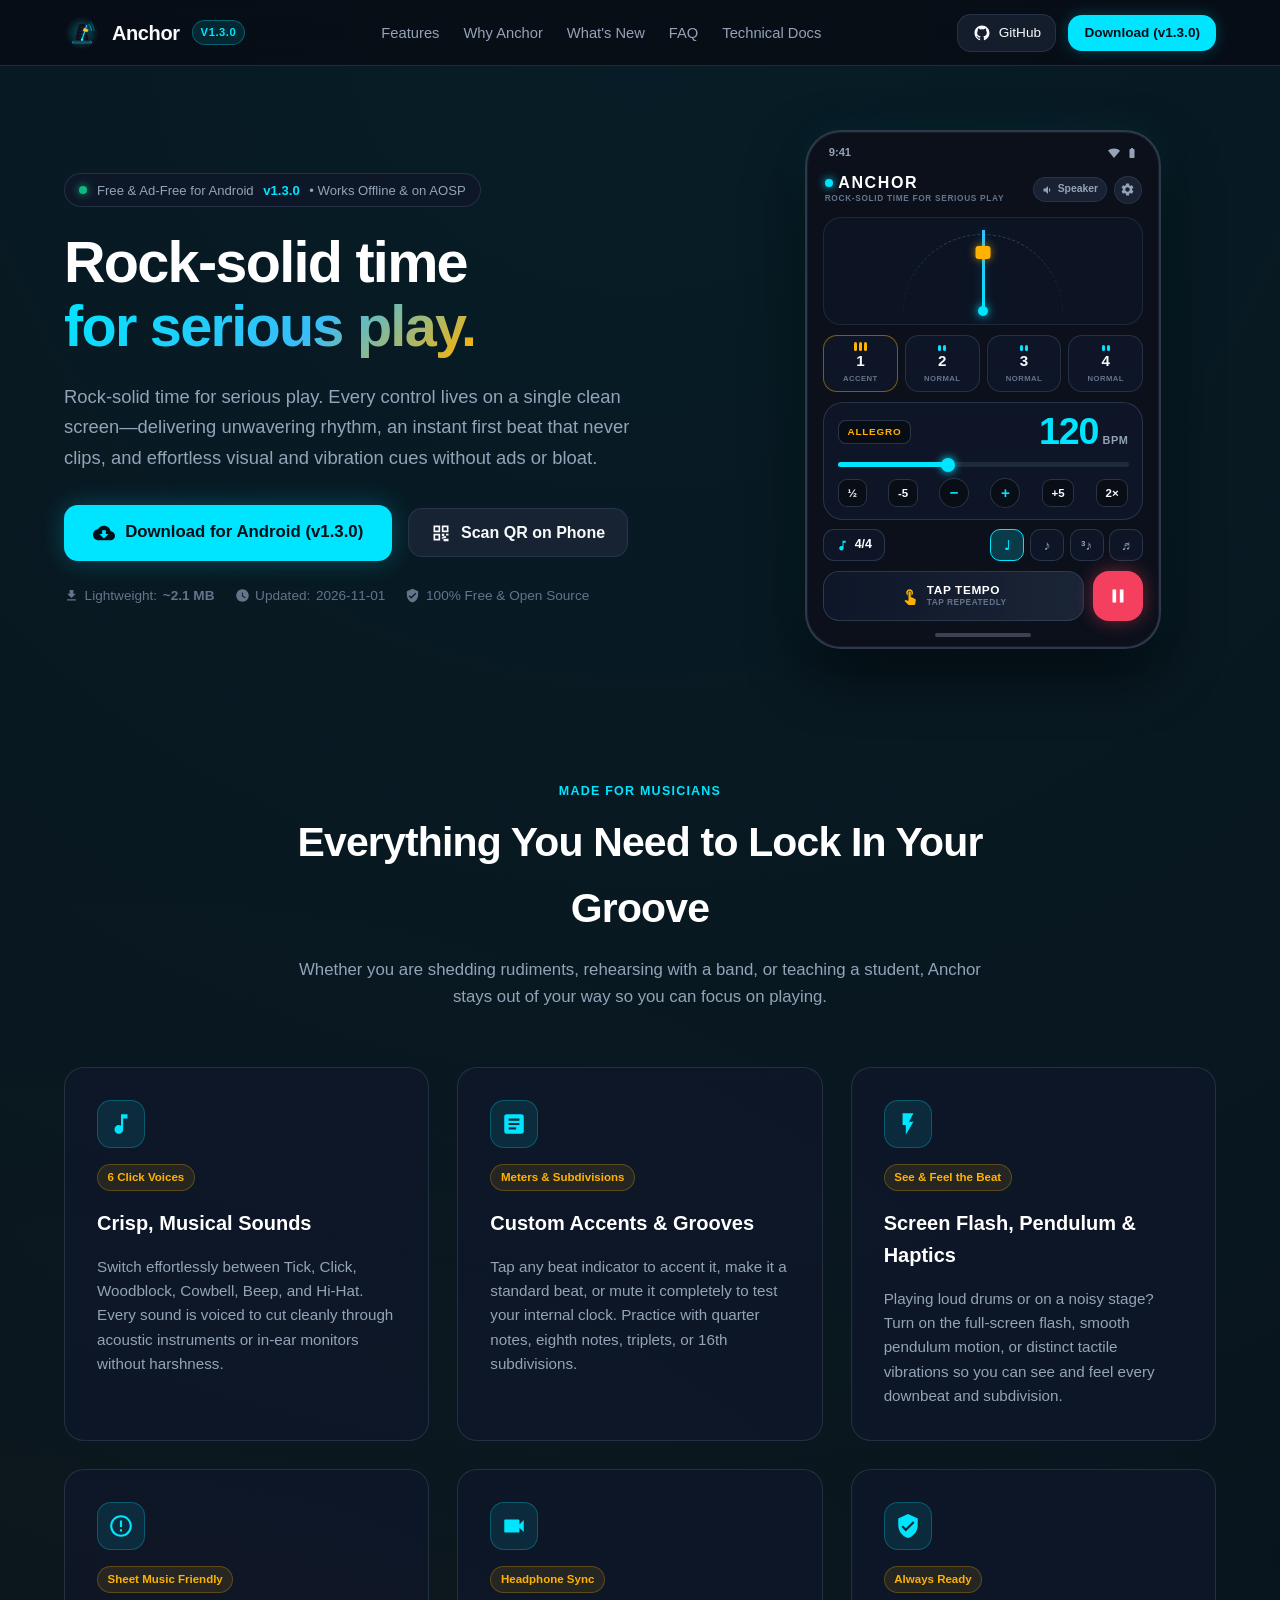
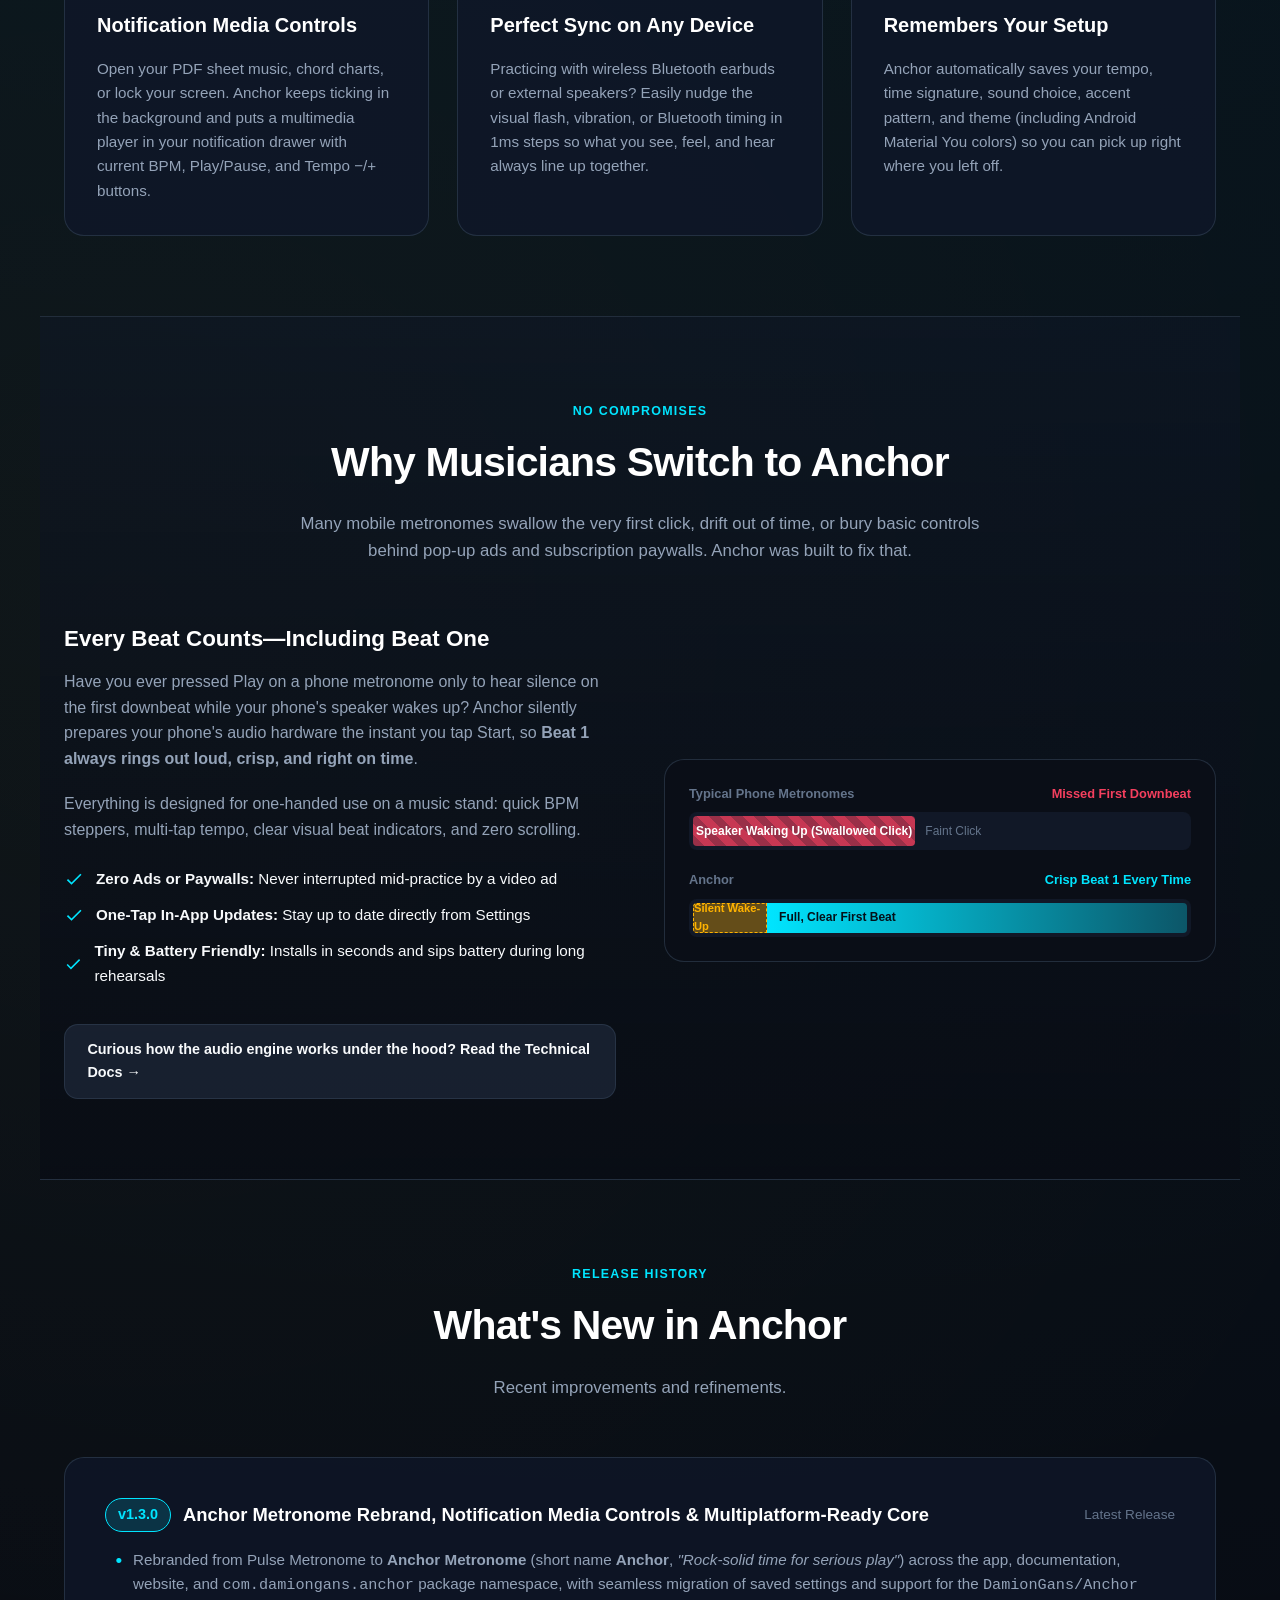
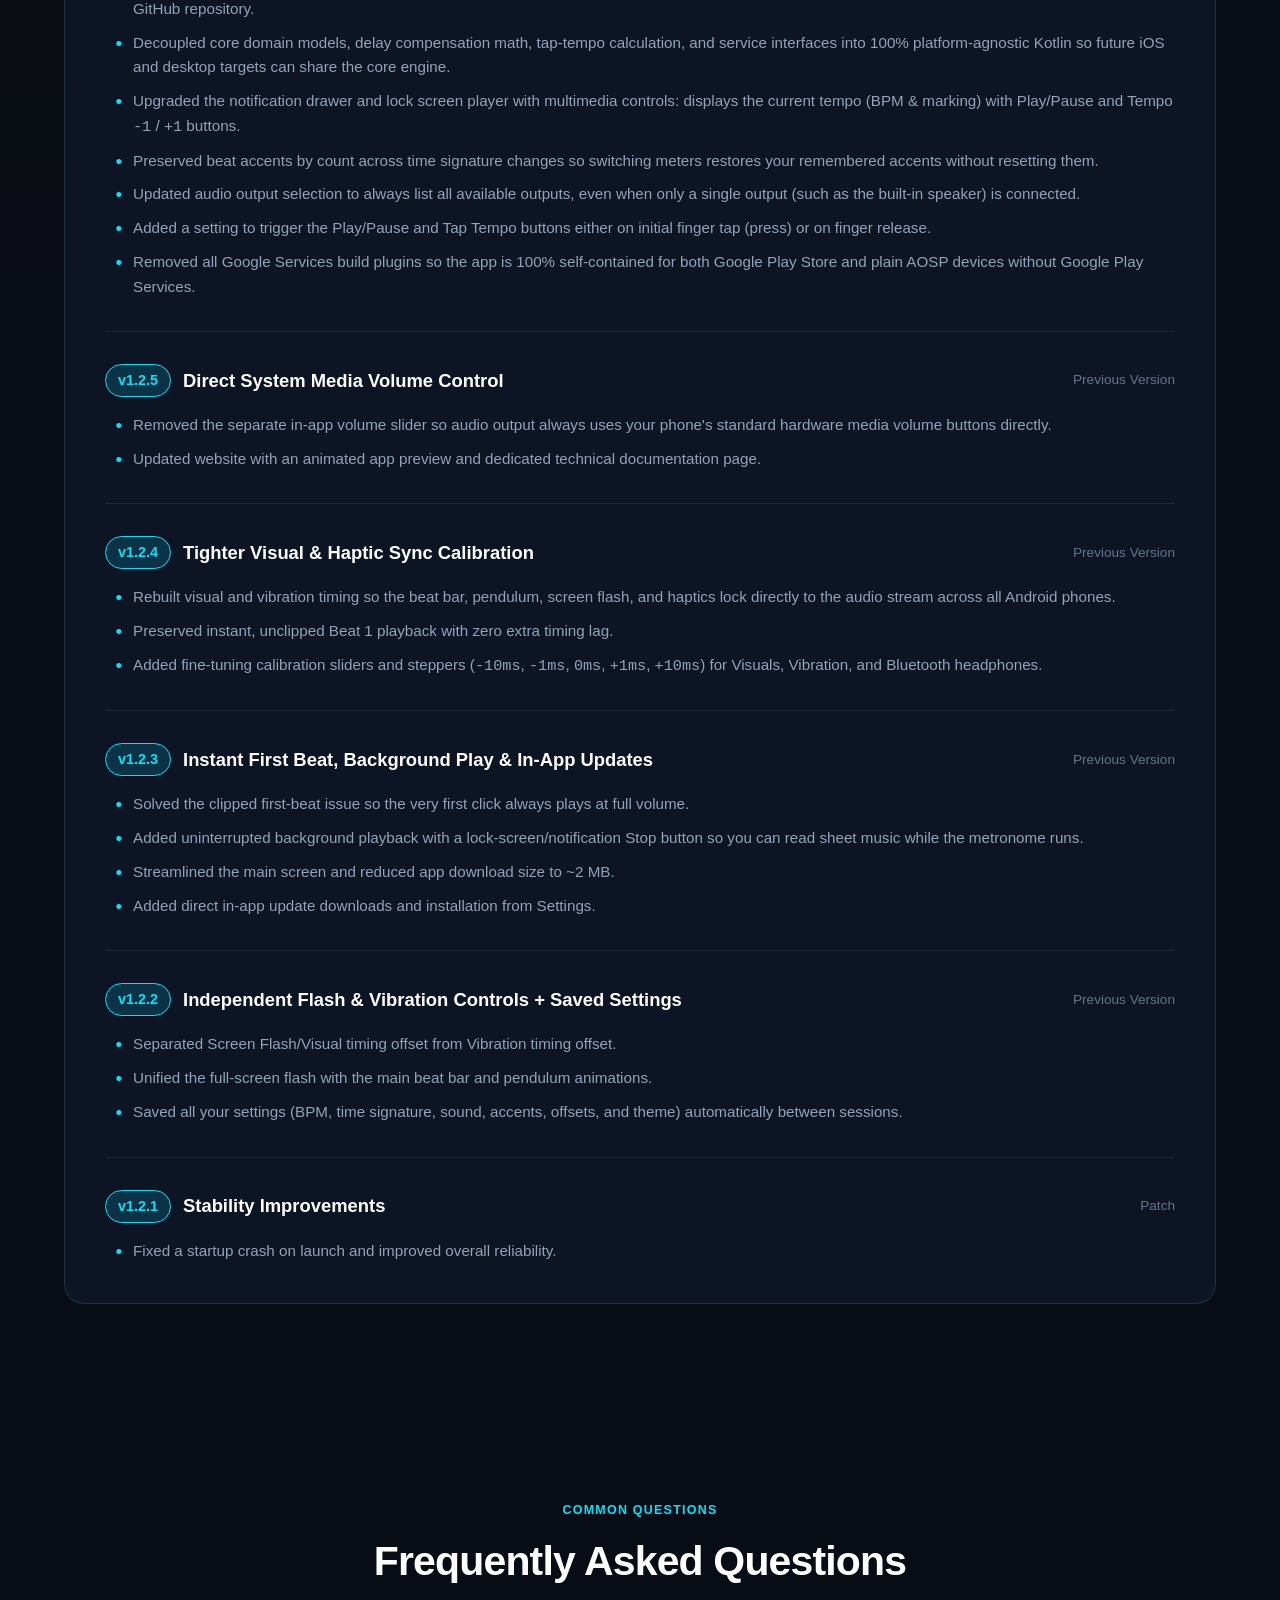
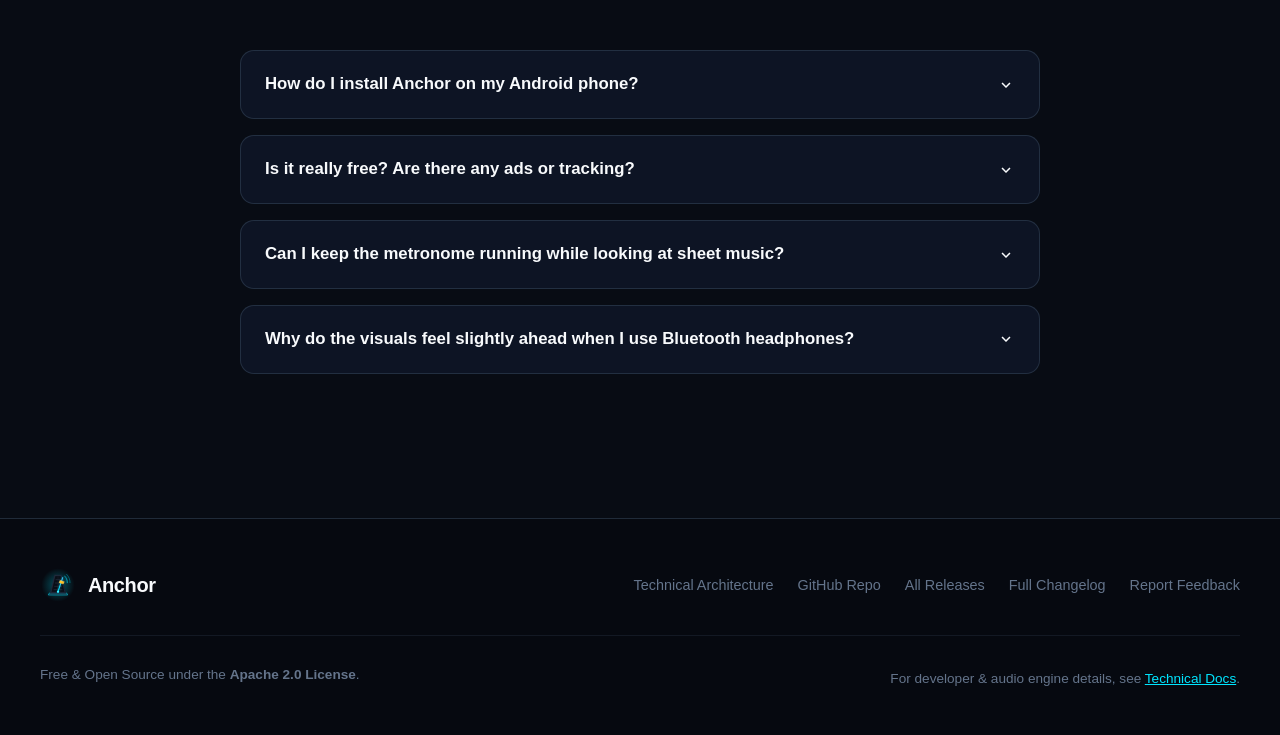
==== commit 257d429b: "chore: rename application to Anchor Metronome Updates application labels, metadata, and branding to " ====
--- a/docs/index.html
+++ b/docs/index.html
@@ -3,15 +3,15 @@
 <head>
   <meta charset="UTF-8">
   <meta name="viewport" content="width=device-width, initial-scale=1.0">
-  <title>Anchor | Rock-solid time for serious play</title>
+  <title>Anchor Metronome | Rock-solid time for serious play</title>
   
-  <meta name="description" content="Rock-solid time for serious play. A clean, high-precision metronome with instant first beat, 6 click voices, pendulum, screen flash, haptics, and wireless headphone sync.">
-  <meta name="keywords" content="anchor, metronome, android metronome, musician, drummer, guitar, piano, practice, bpm, tap tempo, rhythm, ad-free metronome, aosp">
+  <meta name="description" content="Rock-solid time for serious play. Anchor Metronome is a clean, high-precision metronome with instant first beat, 6 click voices, pendulum, screen flash, haptics, and wireless headphone sync.">
+  <meta name="keywords" content="anchor metronome, anchor, metronome, android metronome, musician, drummer, guitar, piano, practice, bpm, tap tempo, rhythm, ad-free metronome, aosp">
   <meta name="theme-color" content="#080C14">
   
   <!-- Open Graph / Social Sharing -->
   <meta property="og:type" content="website">
-  <meta property="og:title" content="Anchor — Rock-solid time for serious play">
+  <meta property="og:title" content="Anchor Metronome — Rock-solid time for serious play">
   <meta property="og:description" content="Rock-solid time for serious play. No ads, no clutter, no missed first beats.">
   <meta property="og:image" content="assets/anchor-logo.svg">
   
@@ -437,12 +437,12 @@
           <div class="release-header">
             <div class="release-tag-group">
               <span class="release-badge">v1.3.0</span>
-              <span class="release-title-text">Anchor Rebrand, Notification Media Controls &amp; Multiplatform-Ready Core</span>
+              <span class="release-title-text">Anchor Metronome Rebrand, Notification Media Controls &amp; Multiplatform-Ready Core</span>
             </div>
             <span class="release-date">Latest Release</span>
           </div>
           <ul class="release-list">
-            <li>Rebranded from Pulse Metronome to <strong>Anchor</strong> (<em>"Rock-solid time for serious play"</em>) across the app, documentation, website, and <code>com.damiongans.anchor</code> package namespace, with seamless migration of saved settings and support for the <code>DamionGans/Anchor</code> GitHub repository.</li>
+            <li>Rebranded from Pulse Metronome to <strong>Anchor Metronome</strong> (short name <strong>Anchor</strong>, <em>"Rock-solid time for serious play"</em>) across the app, documentation, website, and <code>com.damiongans.anchor</code> package namespace, with seamless migration of saved settings and support for the <code>DamionGans/Anchor</code> GitHub repository.</li>
             <li>Decoupled core domain models, delay compensation math, tap-tempo calculation, and service interfaces into 100% platform-agnostic Kotlin so future iOS and desktop targets can share the core engine.</li>
             <li>Upgraded the notification drawer and lock screen player with multimedia controls: displays the current tempo (BPM &amp; marking) with Play/Pause and Tempo <code>-1</code> / <code>+1</code> buttons.</li>
             <li>Preserved beat accents by count across time signature changes so switching meters restores your remembered accents without resetting them.</li>
@@ -603,7 +603,7 @@
       </div>
 
       <p style="color: var(--text-dim); font-size: 0.8rem; margin-top: 0.5rem;">
-        Anchor <span class="num">v1.3.0</span> for Android
+        Anchor Metronome <span class="num">v1.3.0</span> for Android
       </p>
     </div>
   </div>
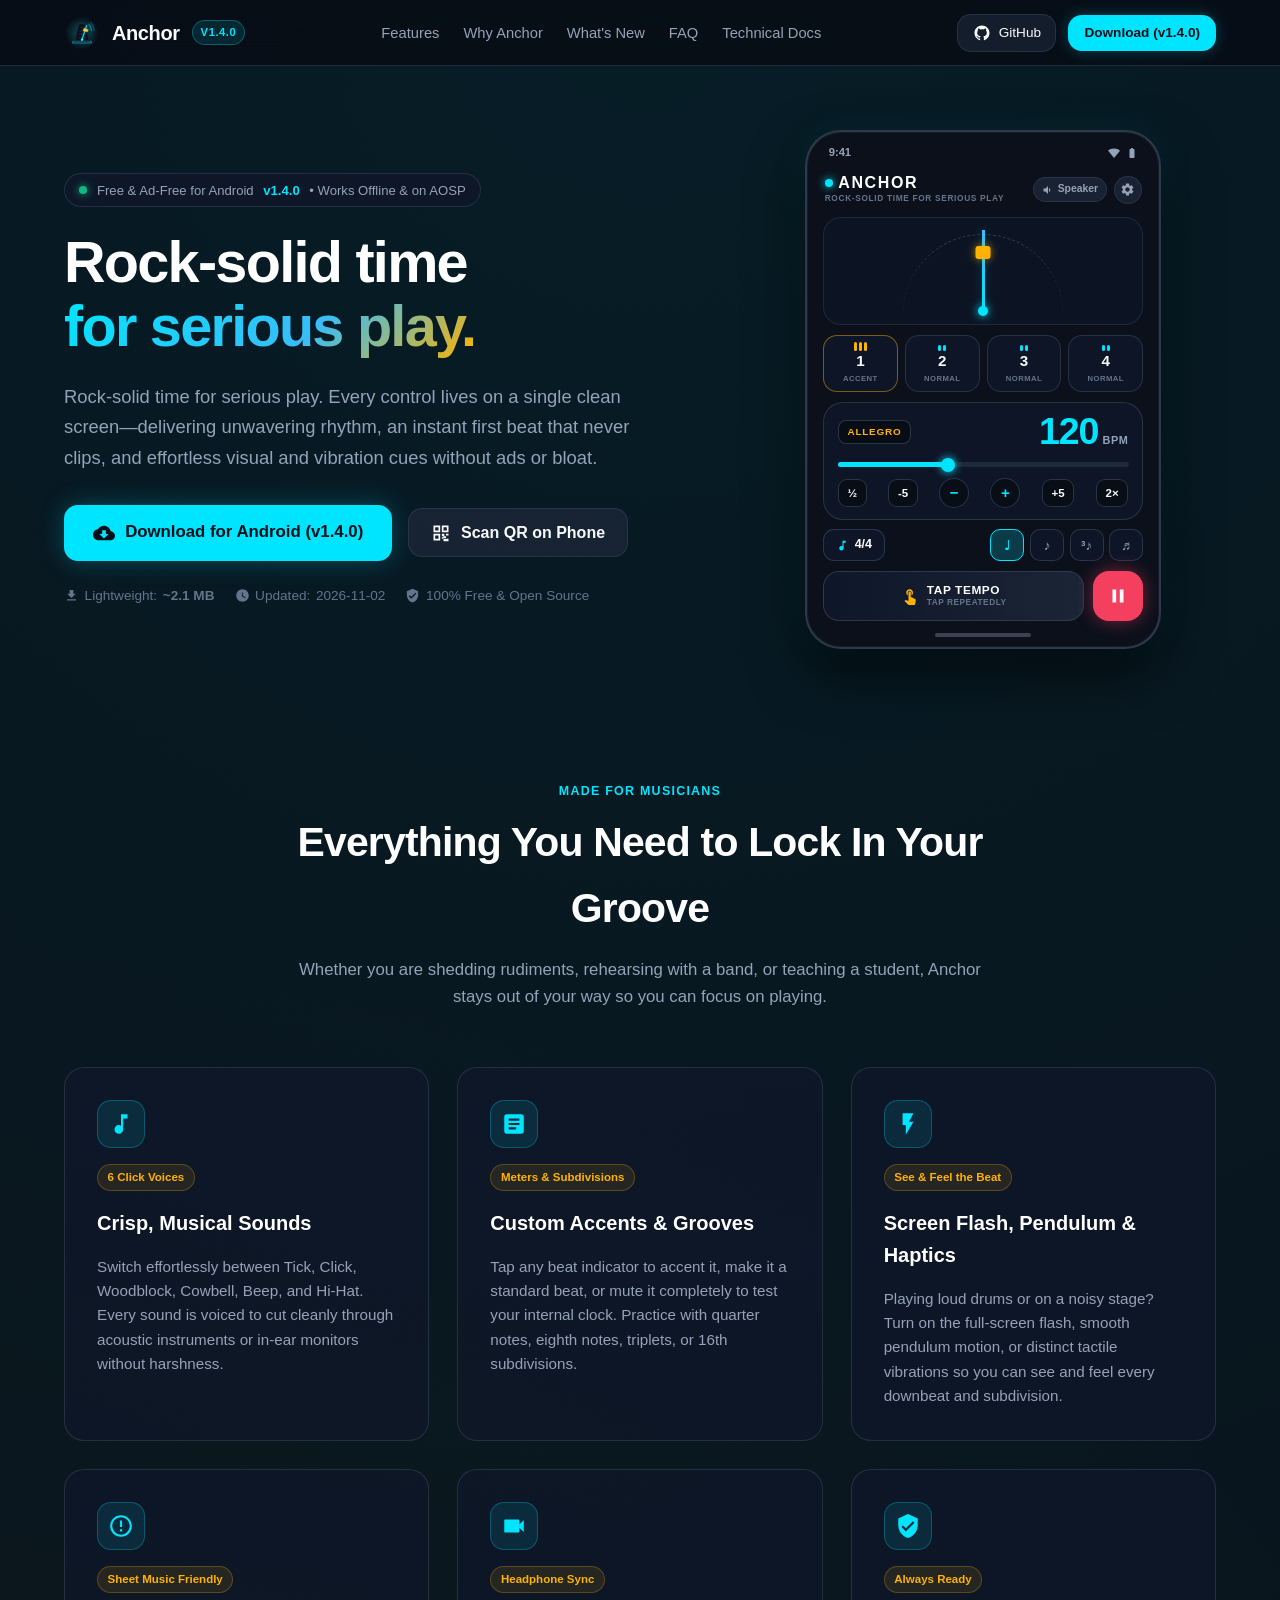
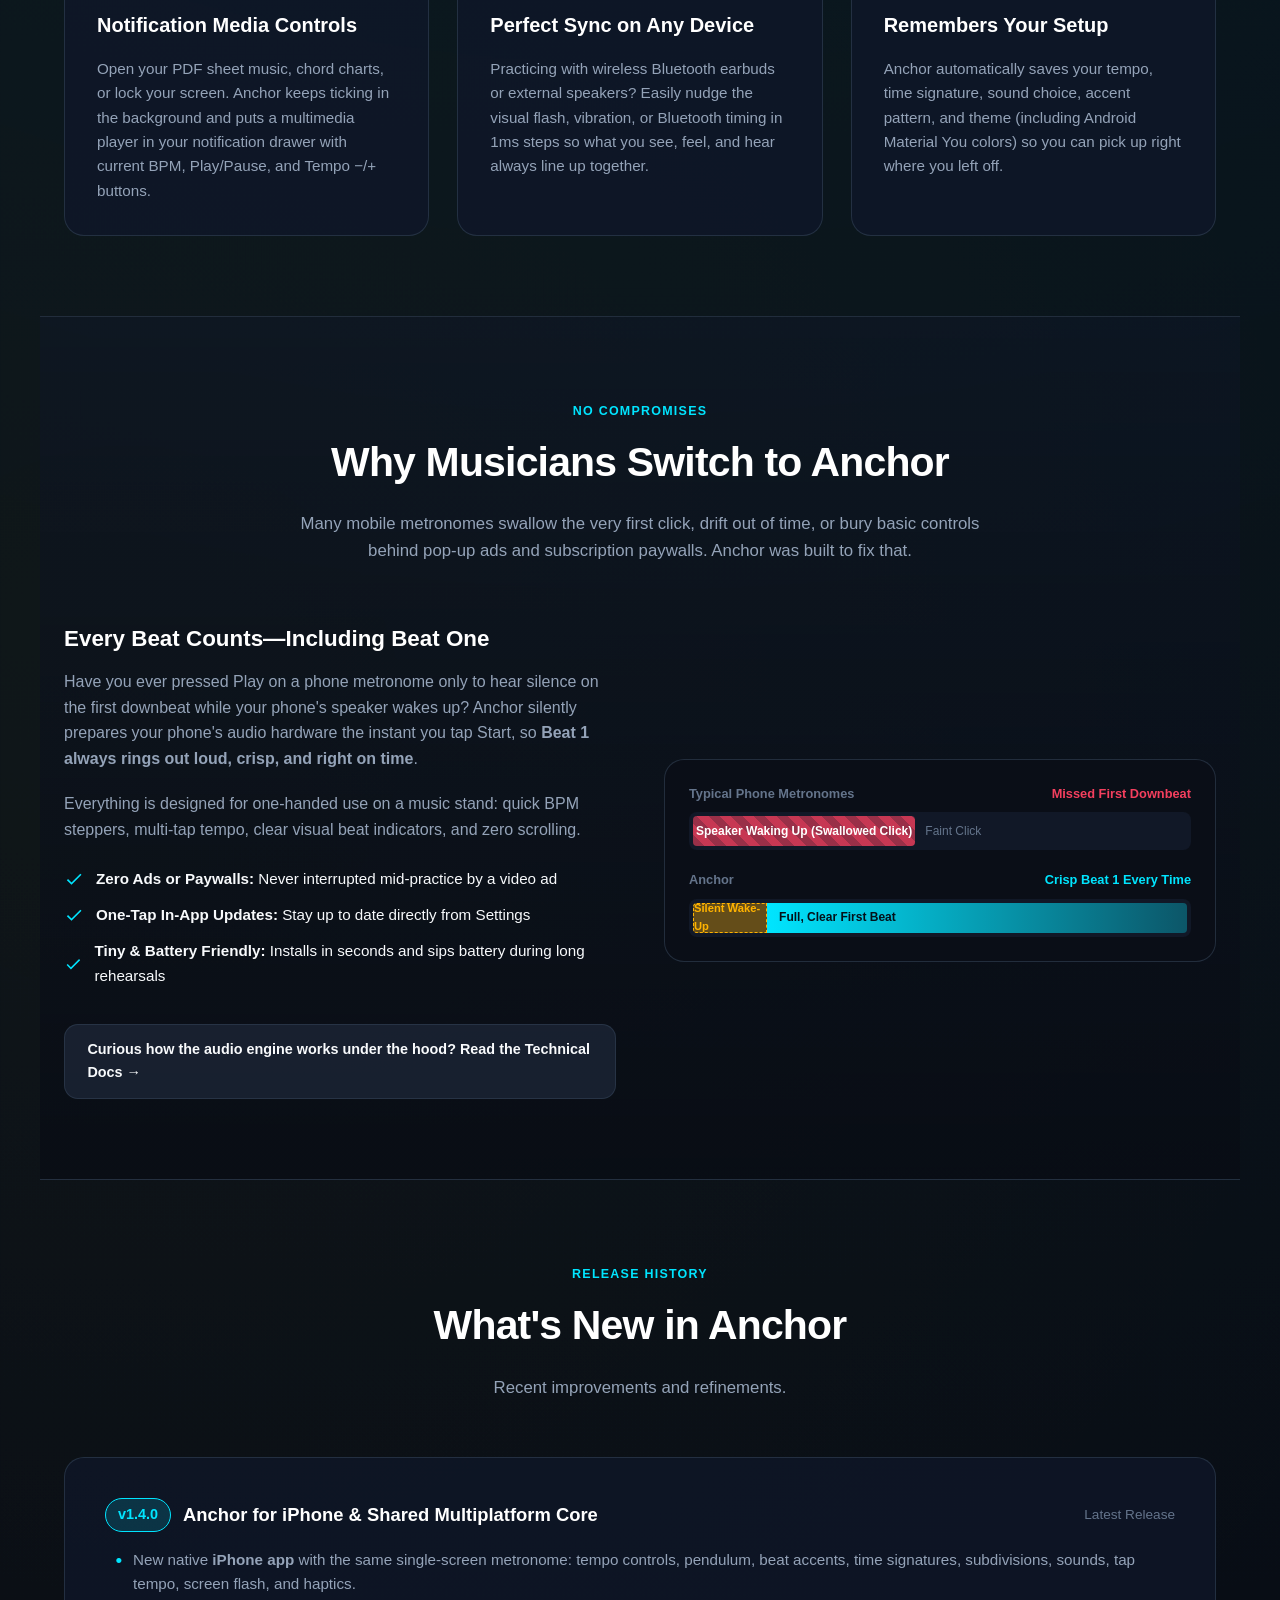
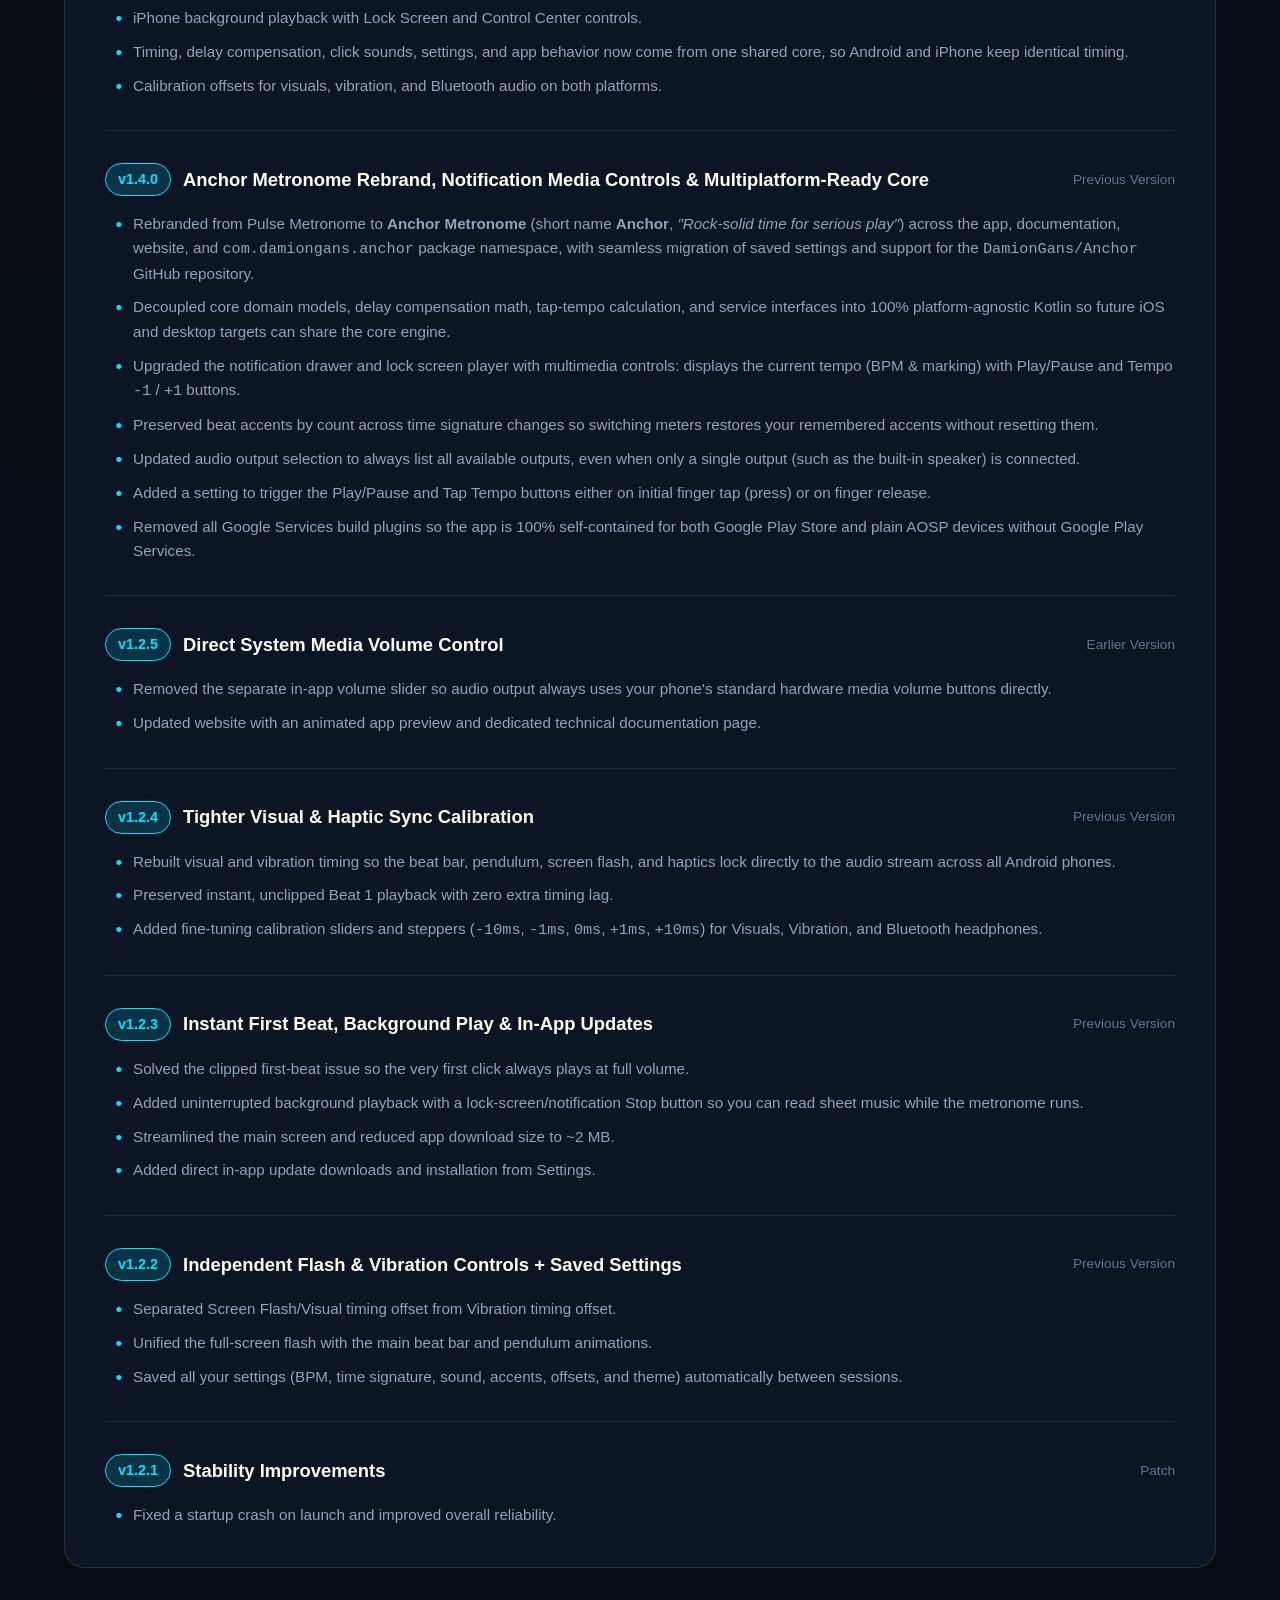
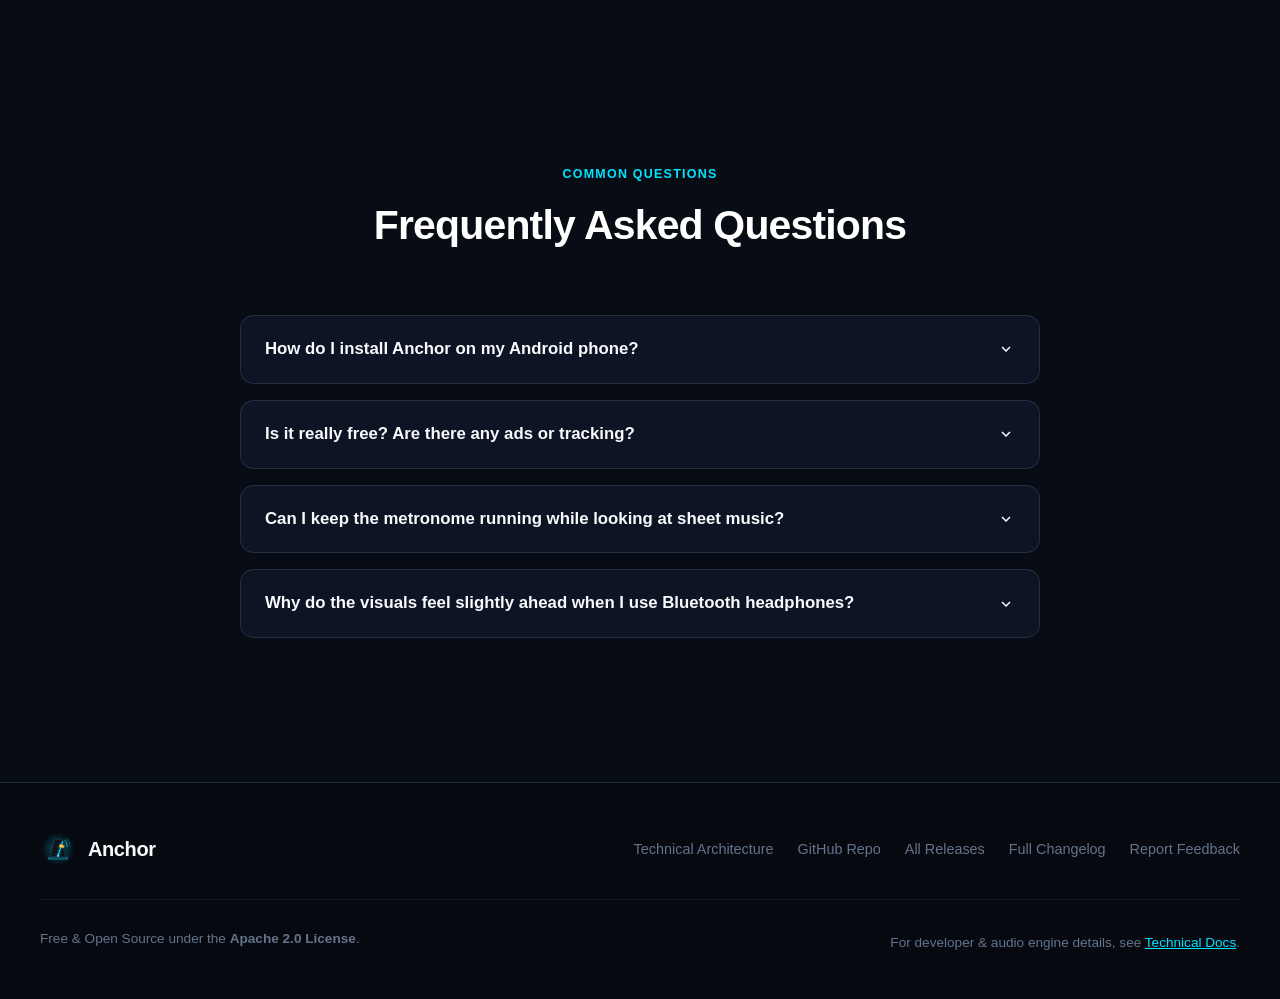
==== commit c6807ec0: "feat: add iPhone app on a shared Kotlin Multiplatform core (v1.4.0) - Add `shared` Kotlin Multiplatf" ====
--- a/docs/index.html
+++ b/docs/index.html
@@ -29,7 +29,7 @@
       <a href="#" class="brand">
         <img src="assets/anchor-logo.svg" alt="Anchor Logo" class="brand-icon">
         <span>Anchor</span>
-        <span class="brand-tag">v1.3.0</span>
+        <span class="brand-tag">v1.4.0</span>
       </a>
 
       <nav>
@@ -49,7 +49,7 @@
           </svg>
           <span>GitHub</span>
         </a>
-        <a id="nav-download-btn" href="https://github.com/DamionGans/Anchor/releases/download/v1.3.0/Anchor-v1.3.0.apk" class="btn-nav-download">
+        <a id="nav-download-btn" href="https://github.com/DamionGans/Anchor/releases/download/v1.4.0/Anchor-v1.4.0.apk" class="btn-nav-download">
           Download App
         </a>
       </div>
@@ -65,7 +65,7 @@
         <div class="version-pill">
           <span class="status-dot"></span>
           <span>Free &amp; Ad-Free for Android</span>
-          <span id="version-pill-text" class="pill-version-name">v1.3.0</span>
+          <span id="version-pill-text" class="pill-version-name">v1.4.0</span>
           <span>• Works Offline &amp; on AOSP</span>
         </div>
 
@@ -79,11 +79,11 @@
         </p>
 
         <div class="hero-cta-group">
-          <a id="hero-download-btn" href="https://github.com/DamionGans/Anchor/releases/download/v1.3.0/Anchor-v1.3.0.apk" class="btn-primary">
+          <a id="hero-download-btn" href="https://github.com/DamionGans/Anchor/releases/download/v1.4.0/Anchor-v1.4.0.apk" class="btn-primary">
             <svg width="22" height="22" viewBox="0 0 24 24" fill="currentColor">
               <path d="M19.35 10.04C18.67 6.59 15.64 4 12 4 9.11 4 6.6 5.64 5.35 8.04 2.34 8.36 0 10.91 0 14c0 3.31 2.69 6 6 6h13c2.76 0 5-2.24 5-5 0-2.64-2.05-4.78-4.65-4.96zM17 13l-5 5-5-5h3V9h4v4h3z"/>
             </svg>
-            <span class="btn-download-title">Download for Android (v1.3.0)</span>
+            <span class="btn-download-title">Download for Android (v1.4.0)</span>
           </a>
 
           <button id="btn-show-qr" class="btn-secondary" title="Display QR code to scan from phone">
@@ -432,14 +432,31 @@
       </div>
 
       <div class="changelog-card">
-        <!-- Release v1.3.0 -->
+        <!-- Release v1.4.0 -->
         <div class="release-entry">
           <div class="release-header">
             <div class="release-tag-group">
-              <span class="release-badge">v1.3.0</span>
+              <span class="release-badge">v1.4.0</span>
+              <span class="release-title-text">Anchor for iPhone &amp; Shared Multiplatform Core</span>
+            </div>
+            <span class="release-date">Latest Release</span>
+          </div>
+          <ul class="release-list">
+            <li>New native <strong>iPhone app</strong> with the same single-screen metronome: tempo controls, pendulum, beat accents, time signatures, subdivisions, sounds, tap tempo, screen flash, and haptics.</li>
+            <li>iPhone background playback with Lock Screen and Control Center controls.</li>
+            <li>Timing, delay compensation, click sounds, settings, and app behavior now come from one shared core, so Android and iPhone keep identical timing.</li>
+            <li>Calibration offsets for visuals, vibration, and Bluetooth audio on both platforms.</li>
+          </ul>
+        </div>
+
+        <!-- Release v1.4.0 -->
+        <div class="release-entry">
+          <div class="release-header">
+            <div class="release-tag-group">
+              <span class="release-badge">v1.4.0</span>
               <span class="release-title-text">Anchor Metronome Rebrand, Notification Media Controls &amp; Multiplatform-Ready Core</span>
             </div>
-            <span class="release-date">Latest Release</span>
+            <span class="release-date">Previous Version</span>
           </div>
           <ul class="release-list">
             <li>Rebranded from Pulse Metronome to <strong>Anchor Metronome</strong> (short name <strong>Anchor</strong>, <em>"Rock-solid time for serious play"</em>) across the app, documentation, website, and <code>com.damiongans.anchor</code> package namespace, with seamless migration of saved settings and support for the <code>DamionGans/Anchor</code> GitHub repository.</li>
@@ -459,7 +476,7 @@
               <span class="release-badge">v1.2.5</span>
               <span class="release-title-text">Direct System Media Volume Control</span>
             </div>
-            <span class="release-date">Previous Version</span>
+            <span class="release-date">Earlier Version</span>
           </div>
           <ul class="release-list">
             <li>Removed the separate in-app volume slider so audio output always uses your phone's standard hardware media volume buttons directly.</li>
@@ -603,7 +620,7 @@
       </div>
 
       <p style="color: var(--text-dim); font-size: 0.8rem; margin-top: 0.5rem;">
-        Anchor Metronome <span class="num">v1.3.0</span> for Android
+        Anchor Metronome <span class="num">v1.4.0</span> for Android
       </p>
     </div>
   </div>
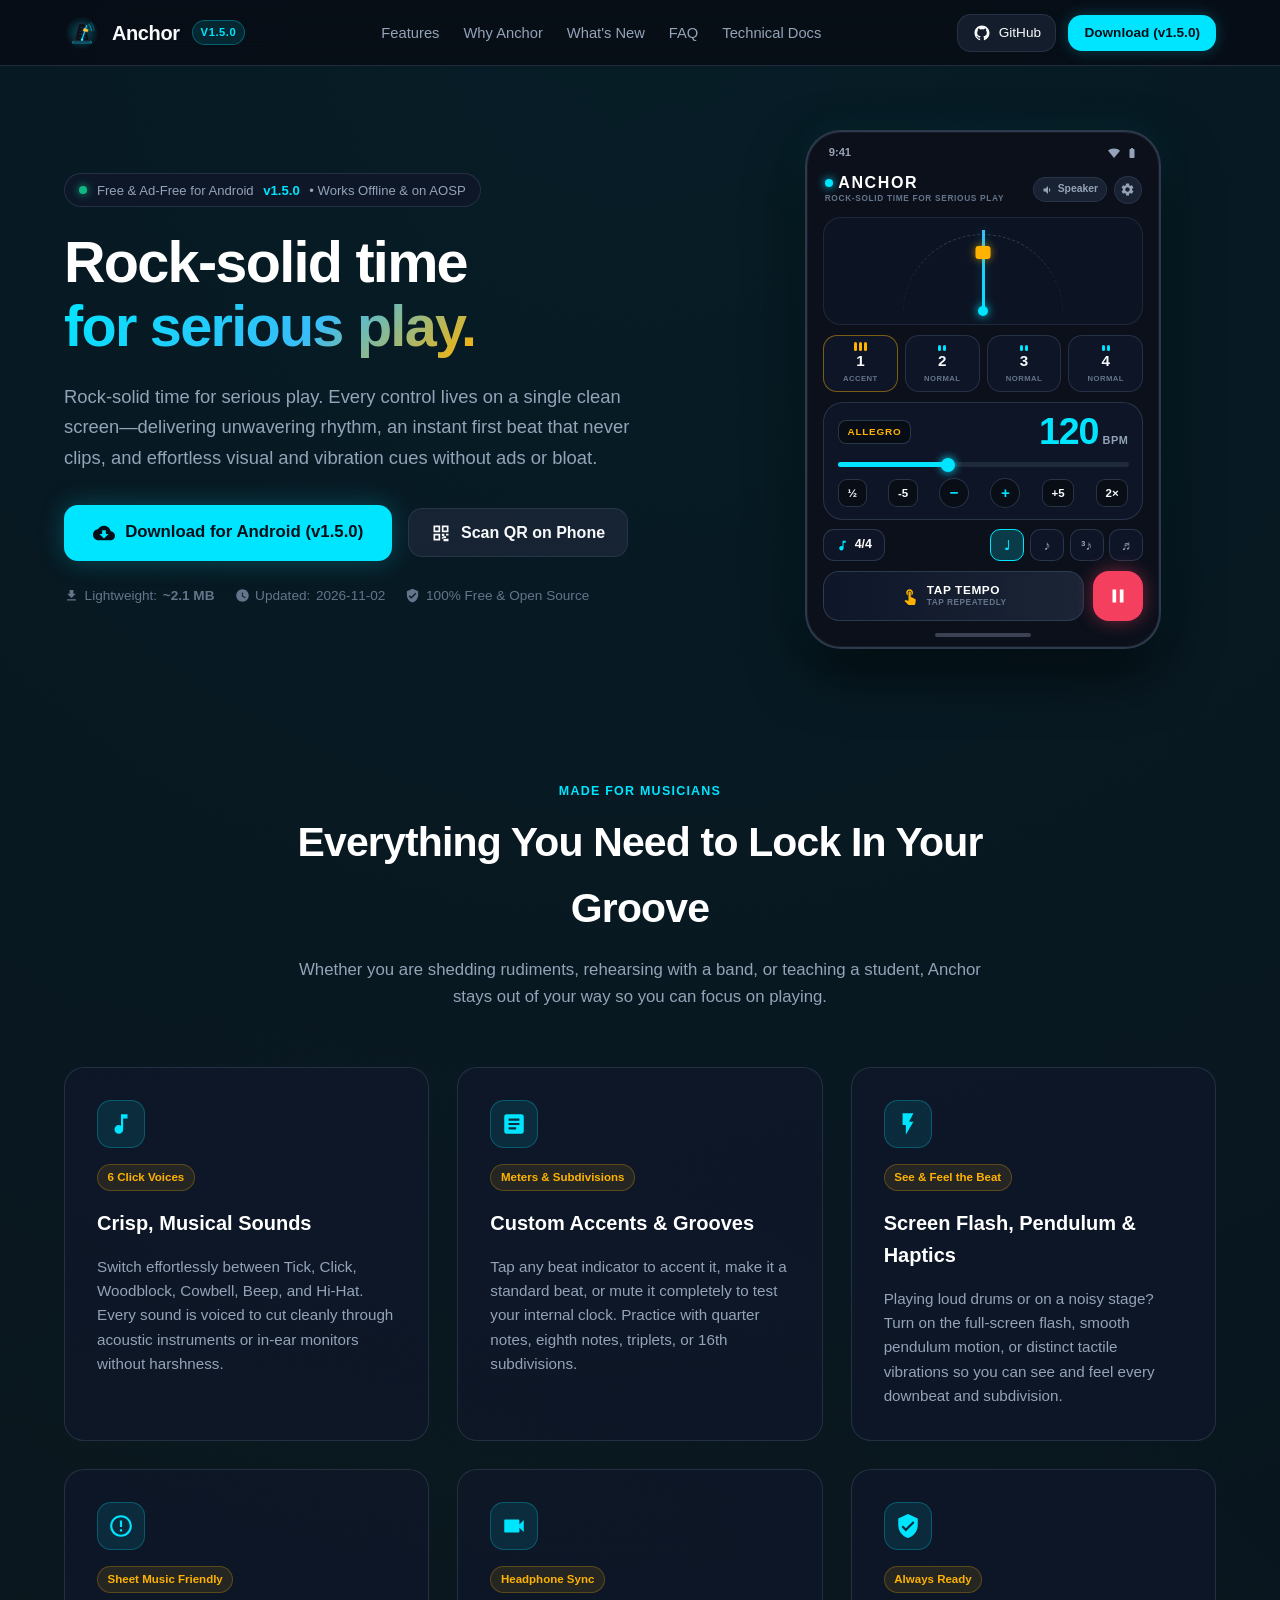
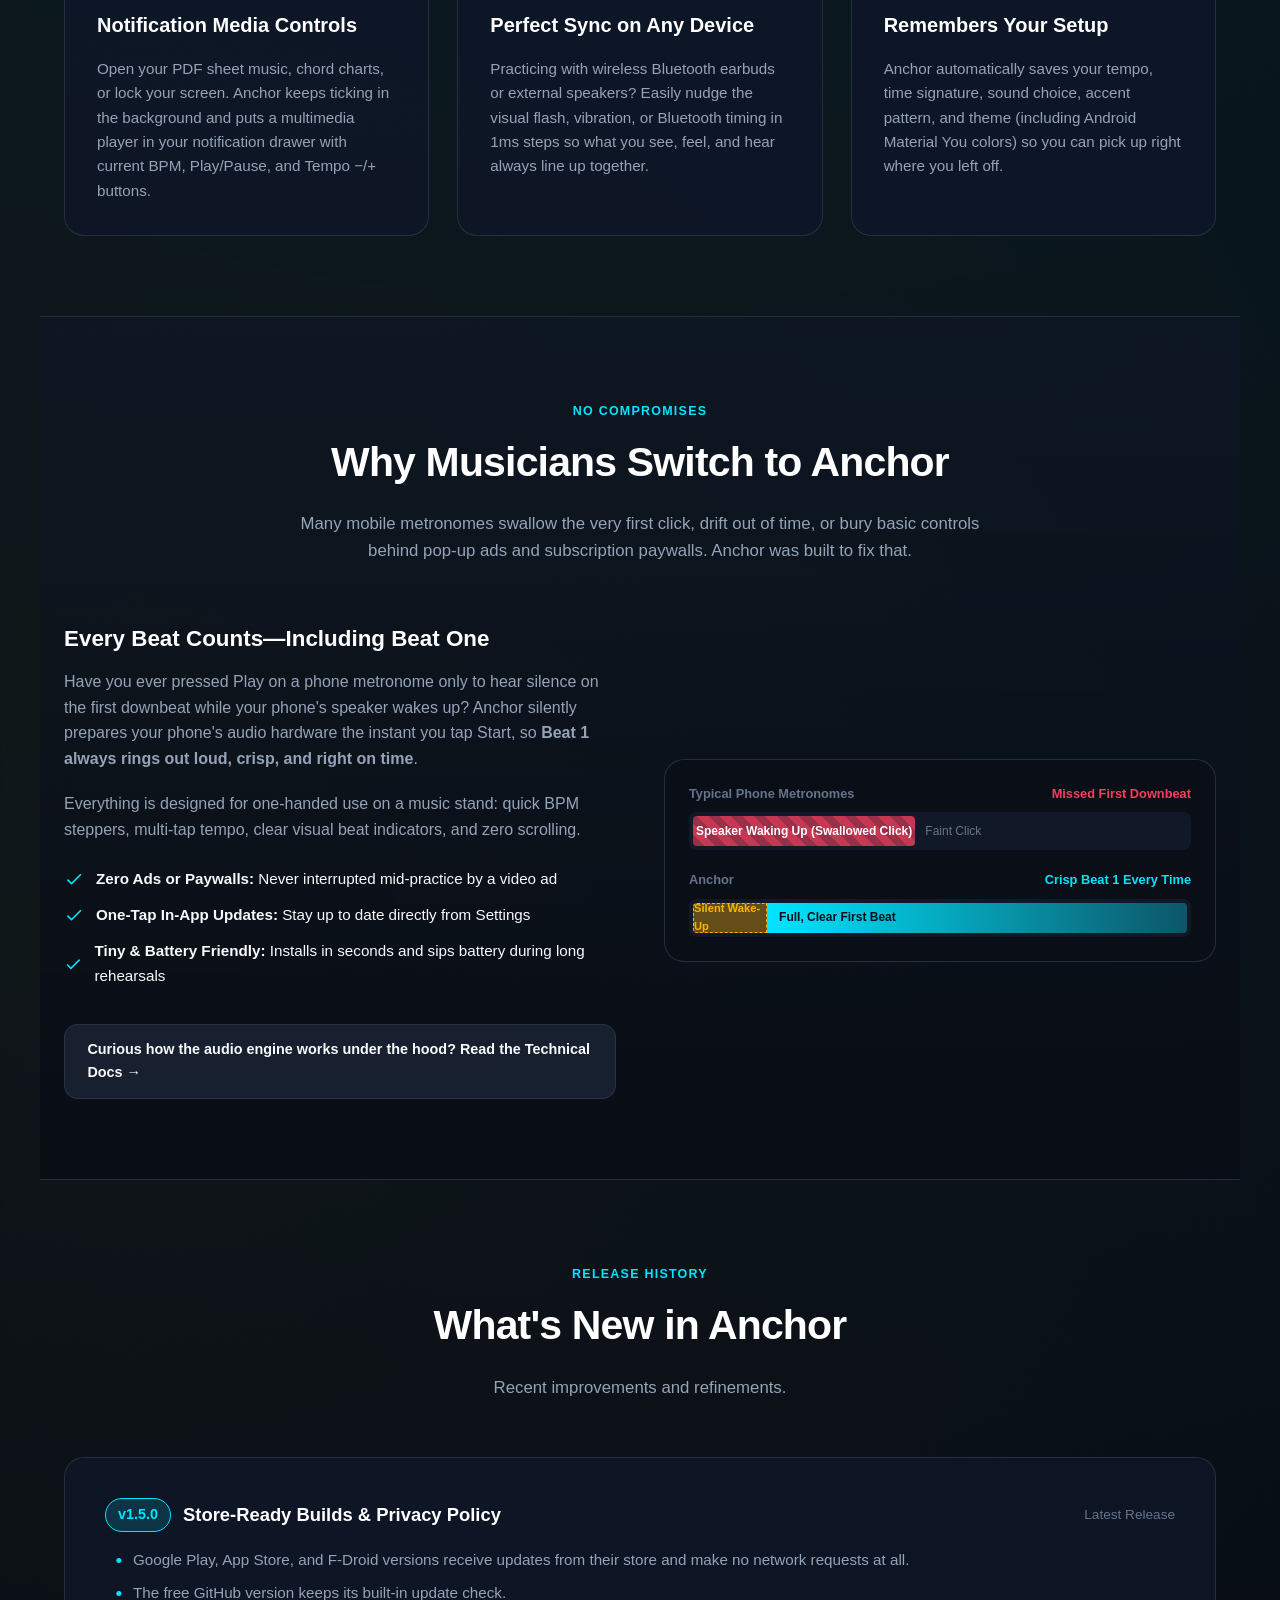
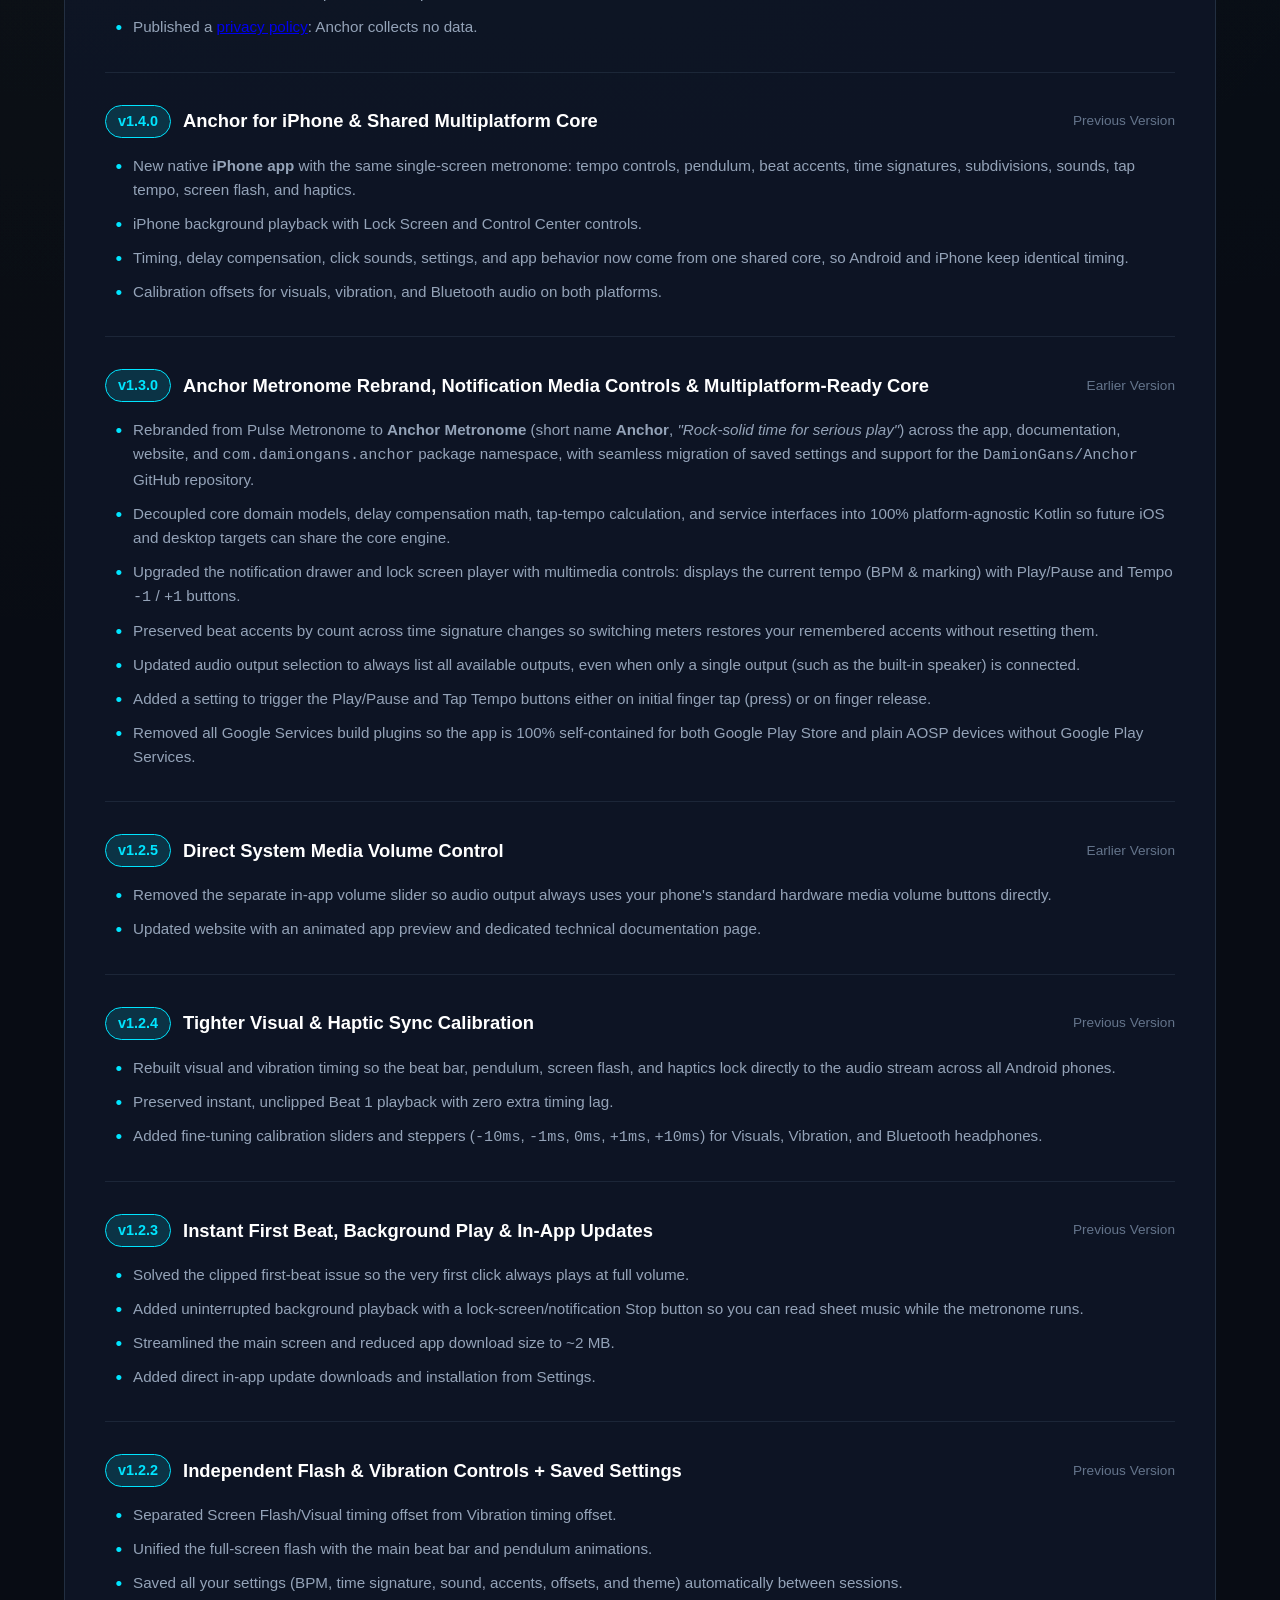
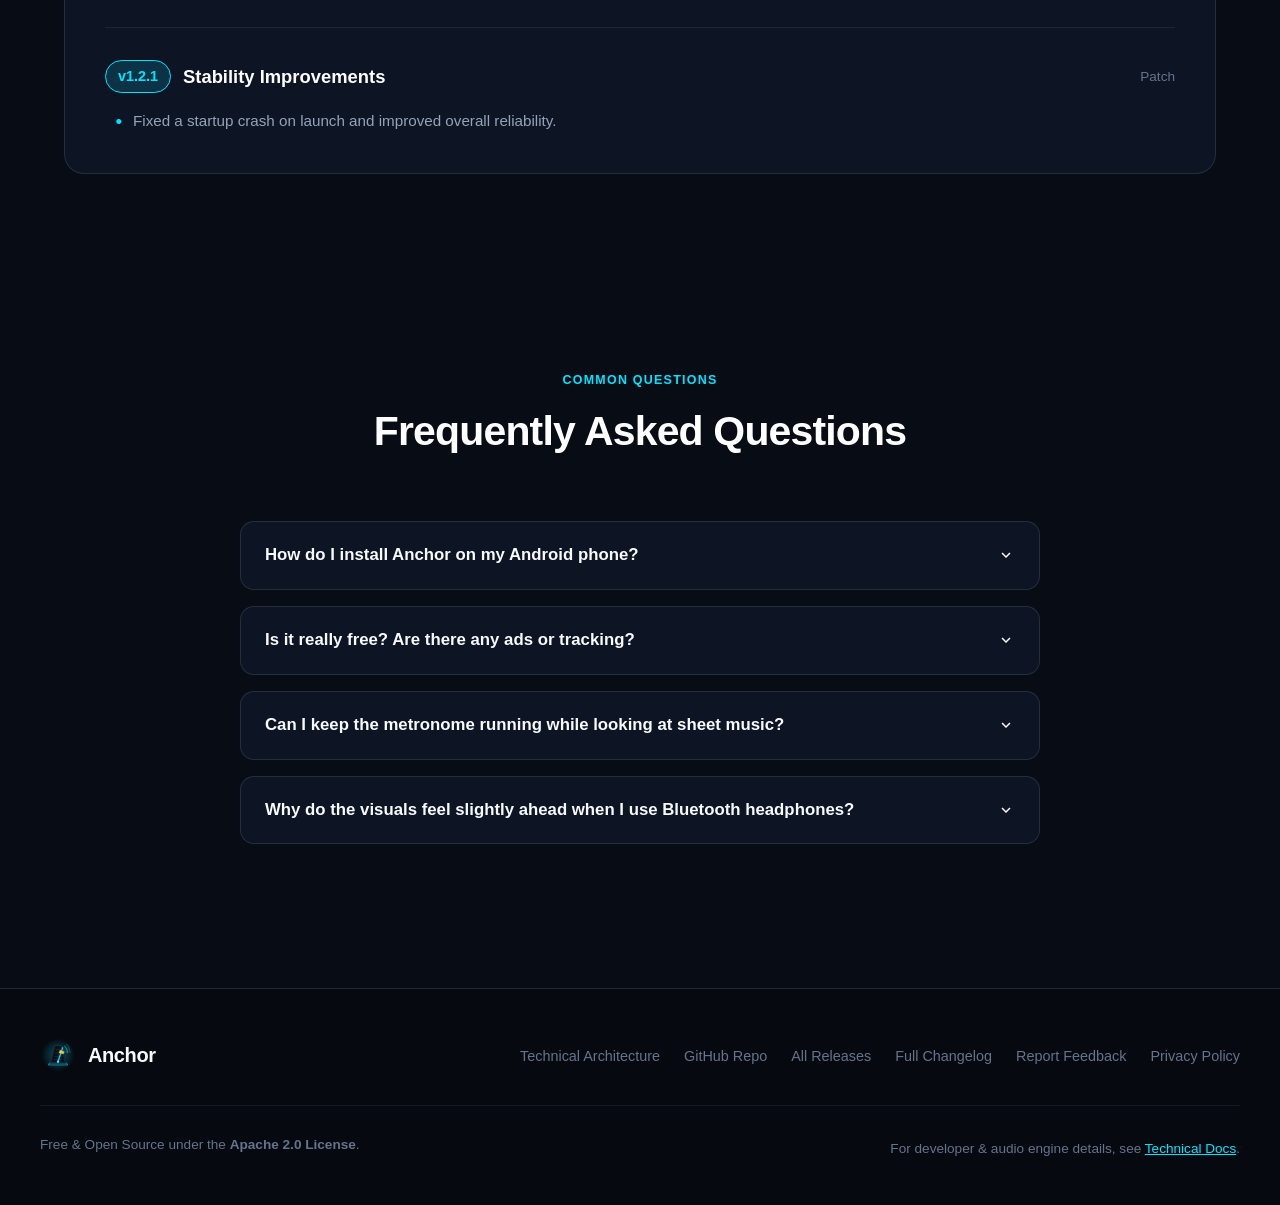
==== commit 8c9ed1d8: "feat: store-ready distribution channels, privacy policy, and license (v1.5.0) - Add shared Distribut" ====
--- a/docs/index.html
+++ b/docs/index.html
@@ -29,7 +29,7 @@
       <a href="#" class="brand">
         <img src="assets/anchor-logo.svg" alt="Anchor Logo" class="brand-icon">
         <span>Anchor</span>
-        <span class="brand-tag">v1.4.0</span>
+        <span class="brand-tag">v1.5.0</span>
       </a>
 
       <nav>
@@ -49,7 +49,7 @@
           </svg>
           <span>GitHub</span>
         </a>
-        <a id="nav-download-btn" href="https://github.com/DamionGans/Anchor/releases/download/v1.4.0/Anchor-v1.4.0.apk" class="btn-nav-download">
+        <a id="nav-download-btn" href="https://github.com/DamionGans/Anchor/releases/download/v1.5.0/Anchor-v1.5.0.apk" class="btn-nav-download">
           Download App
         </a>
       </div>
@@ -65,7 +65,7 @@
         <div class="version-pill">
           <span class="status-dot"></span>
           <span>Free &amp; Ad-Free for Android</span>
-          <span id="version-pill-text" class="pill-version-name">v1.4.0</span>
+          <span id="version-pill-text" class="pill-version-name">v1.5.0</span>
           <span>• Works Offline &amp; on AOSP</span>
         </div>
 
@@ -79,11 +79,11 @@
         </p>
 
         <div class="hero-cta-group">
-          <a id="hero-download-btn" href="https://github.com/DamionGans/Anchor/releases/download/v1.4.0/Anchor-v1.4.0.apk" class="btn-primary">
+          <a id="hero-download-btn" href="https://github.com/DamionGans/Anchor/releases/download/v1.5.0/Anchor-v1.5.0.apk" class="btn-primary">
             <svg width="22" height="22" viewBox="0 0 24 24" fill="currentColor">
               <path d="M19.35 10.04C18.67 6.59 15.64 4 12 4 9.11 4 6.6 5.64 5.35 8.04 2.34 8.36 0 10.91 0 14c0 3.31 2.69 6 6 6h13c2.76 0 5-2.24 5-5 0-2.64-2.05-4.78-4.65-4.96zM17 13l-5 5-5-5h3V9h4v4h3z"/>
             </svg>
-            <span class="btn-download-title">Download for Android (v1.4.0)</span>
+            <span class="btn-download-title">Download for Android (v1.5.0)</span>
           </a>
 
           <button id="btn-show-qr" class="btn-secondary" title="Display QR code to scan from phone">
@@ -432,6 +432,22 @@
       </div>
 
       <div class="changelog-card">
+        <!-- Release v1.5.0 -->
+        <div class="release-entry">
+          <div class="release-header">
+            <div class="release-tag-group">
+              <span class="release-badge">v1.5.0</span>
+              <span class="release-title-text">Store-Ready Builds &amp; Privacy Policy</span>
+            </div>
+            <span class="release-date">Latest Release</span>
+          </div>
+          <ul class="release-list">
+            <li>Google Play, App Store, and F-Droid versions receive updates from their store and make no network requests at all.</li>
+            <li>The free GitHub version keeps its built-in update check.</li>
+            <li>Published a <a href="privacy.html">privacy policy</a>: Anchor collects no data.</li>
+          </ul>
+        </div>
+
         <!-- Release v1.4.0 -->
         <div class="release-entry">
           <div class="release-header">
@@ -439,7 +455,7 @@
               <span class="release-badge">v1.4.0</span>
               <span class="release-title-text">Anchor for iPhone &amp; Shared Multiplatform Core</span>
             </div>
-            <span class="release-date">Latest Release</span>
+            <span class="release-date">Previous Version</span>
           </div>
           <ul class="release-list">
             <li>New native <strong>iPhone app</strong> with the same single-screen metronome: tempo controls, pendulum, beat accents, time signatures, subdivisions, sounds, tap tempo, screen flash, and haptics.</li>
@@ -449,14 +465,14 @@
           </ul>
         </div>
 
-        <!-- Release v1.4.0 -->
-        <div class="release-entry">
-          <div class="release-header">
-            <div class="release-tag-group">
-              <span class="release-badge">v1.4.0</span>
+        <!-- Release v1.3.0 -->
+        <div class="release-entry">
+          <div class="release-header">
+            <div class="release-tag-group">
+              <span class="release-badge">v1.3.0</span>
               <span class="release-title-text">Anchor Metronome Rebrand, Notification Media Controls &amp; Multiplatform-Ready Core</span>
             </div>
-            <span class="release-date">Previous Version</span>
+            <span class="release-date">Earlier Version</span>
           </div>
           <ul class="release-list">
             <li>Rebranded from Pulse Metronome to <strong>Anchor Metronome</strong> (short name <strong>Anchor</strong>, <em>"Rock-solid time for serious play"</em>) across the app, documentation, website, and <code>com.damiongans.anchor</code> package namespace, with seamless migration of saved settings and support for the <code>DamionGans/Anchor</code> GitHub repository.</li>
@@ -577,7 +593,7 @@
             <svg width="18" height="18" viewBox="0 0 24 24" fill="currentColor"><path d="M7.41 8.59L12 13.17l4.59-4.58L18 10l-6 6-6-6 1.41-1.41z"/></svg>
           </summary>
           <div class="faq-answer">
-            Yes. Anchor is 100% free and open source. There are <strong>no ads, no subscriptions, no analytics, and no account sign-ups</strong>. It works completely offline.
+            Yes. The full app is free and open source on GitHub (and F-Droid). Paid Google Play and App Store versions with identical features are coming soon for anyone who prefers one-tap store installs and wants to support development. Every version has <strong>no ads, no subscriptions, no analytics, and no account sign-ups</strong>, and works completely offline. See the <a href="privacy.html">privacy policy</a>.
           </div>
         </details>
 
@@ -620,7 +636,7 @@
       </div>
 
       <p style="color: var(--text-dim); font-size: 0.8rem; margin-top: 0.5rem;">
-        Anchor Metronome <span class="num">v1.4.0</span> for Android
+        Anchor Metronome <span class="num">v1.5.0</span> for Android
       </p>
     </div>
   </div>
@@ -642,6 +658,7 @@
           <li><a href="https://github.com/DamionGans/Anchor/releases" class="footer-link">All Releases</a></li>
           <li><a href="https://github.com/DamionGans/Anchor/blob/main/CHANGELOG.md" class="footer-link">Full Changelog</a></li>
           <li><a href="https://github.com/DamionGans/Anchor/issues" class="footer-link">Report Feedback</a></li>
+          <li><a href="privacy.html" class="footer-link">Privacy Policy</a></li>
         </ul>
       </div>
 
